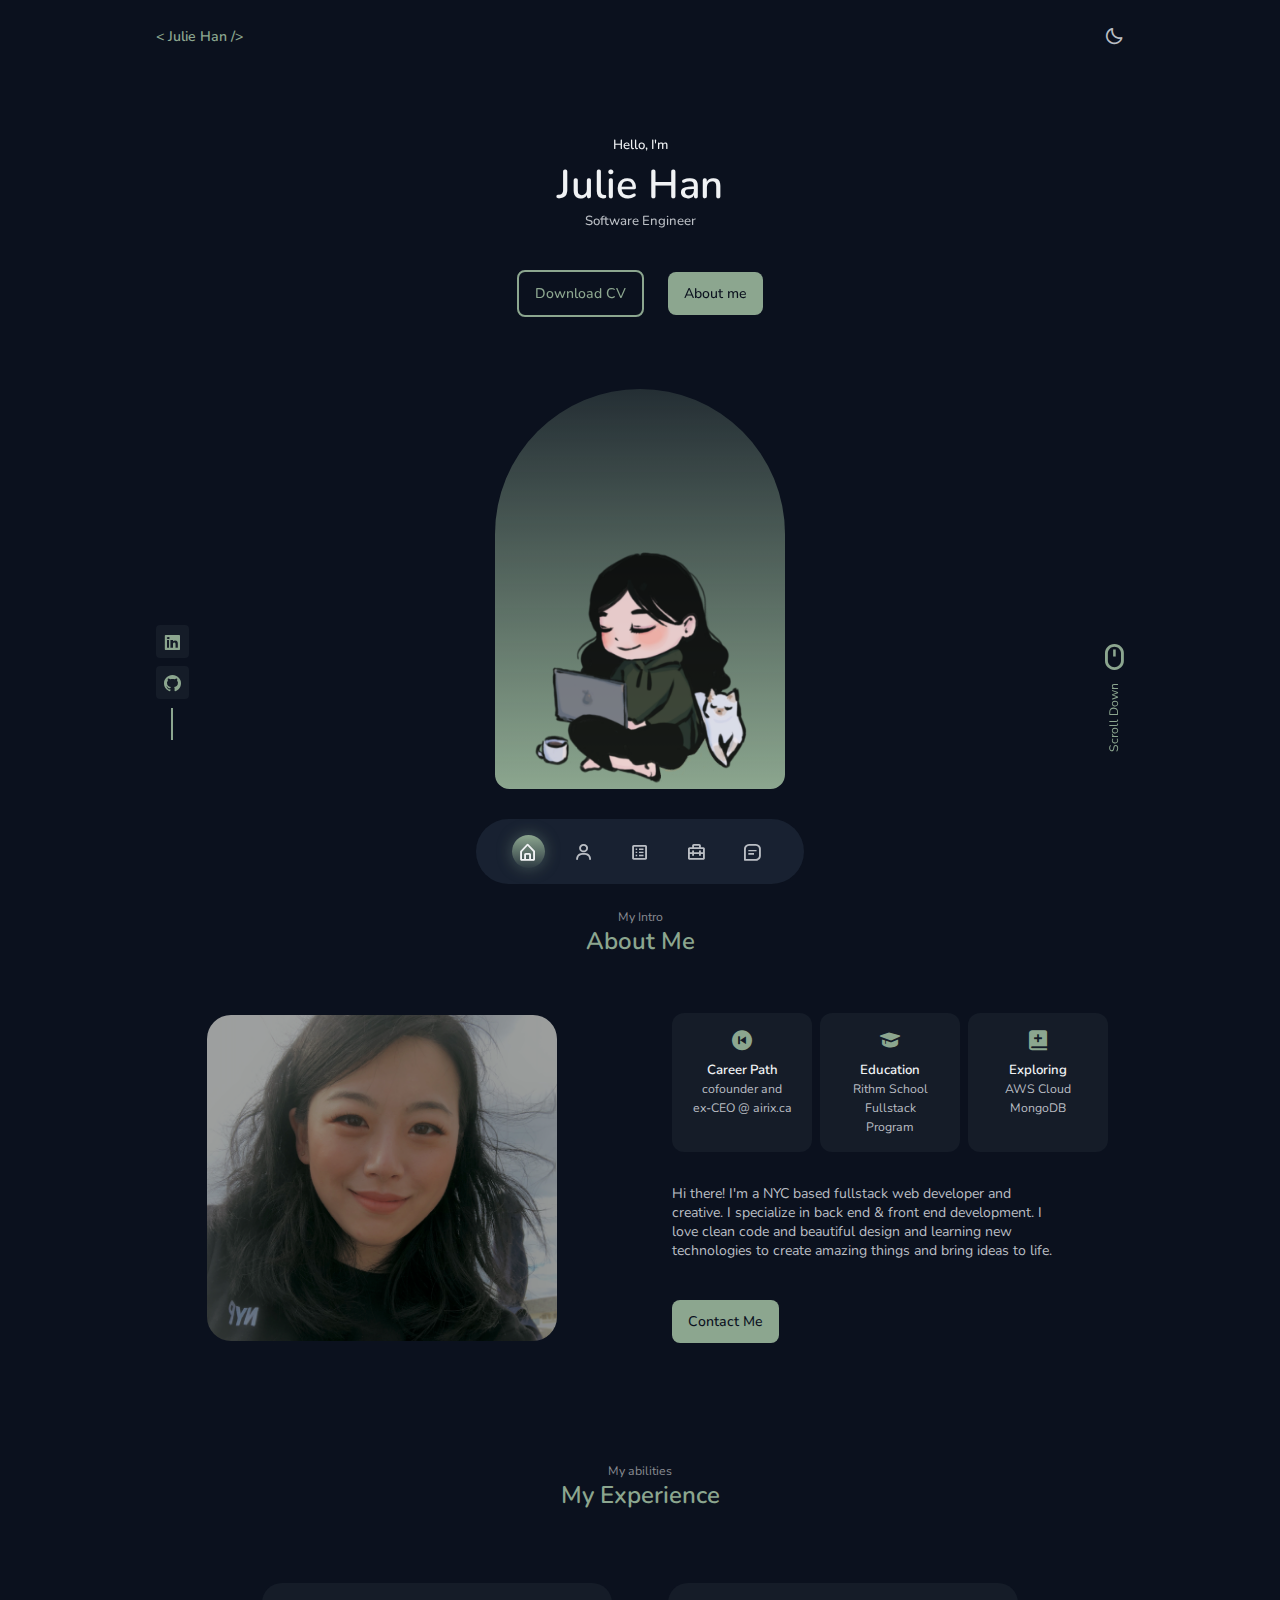
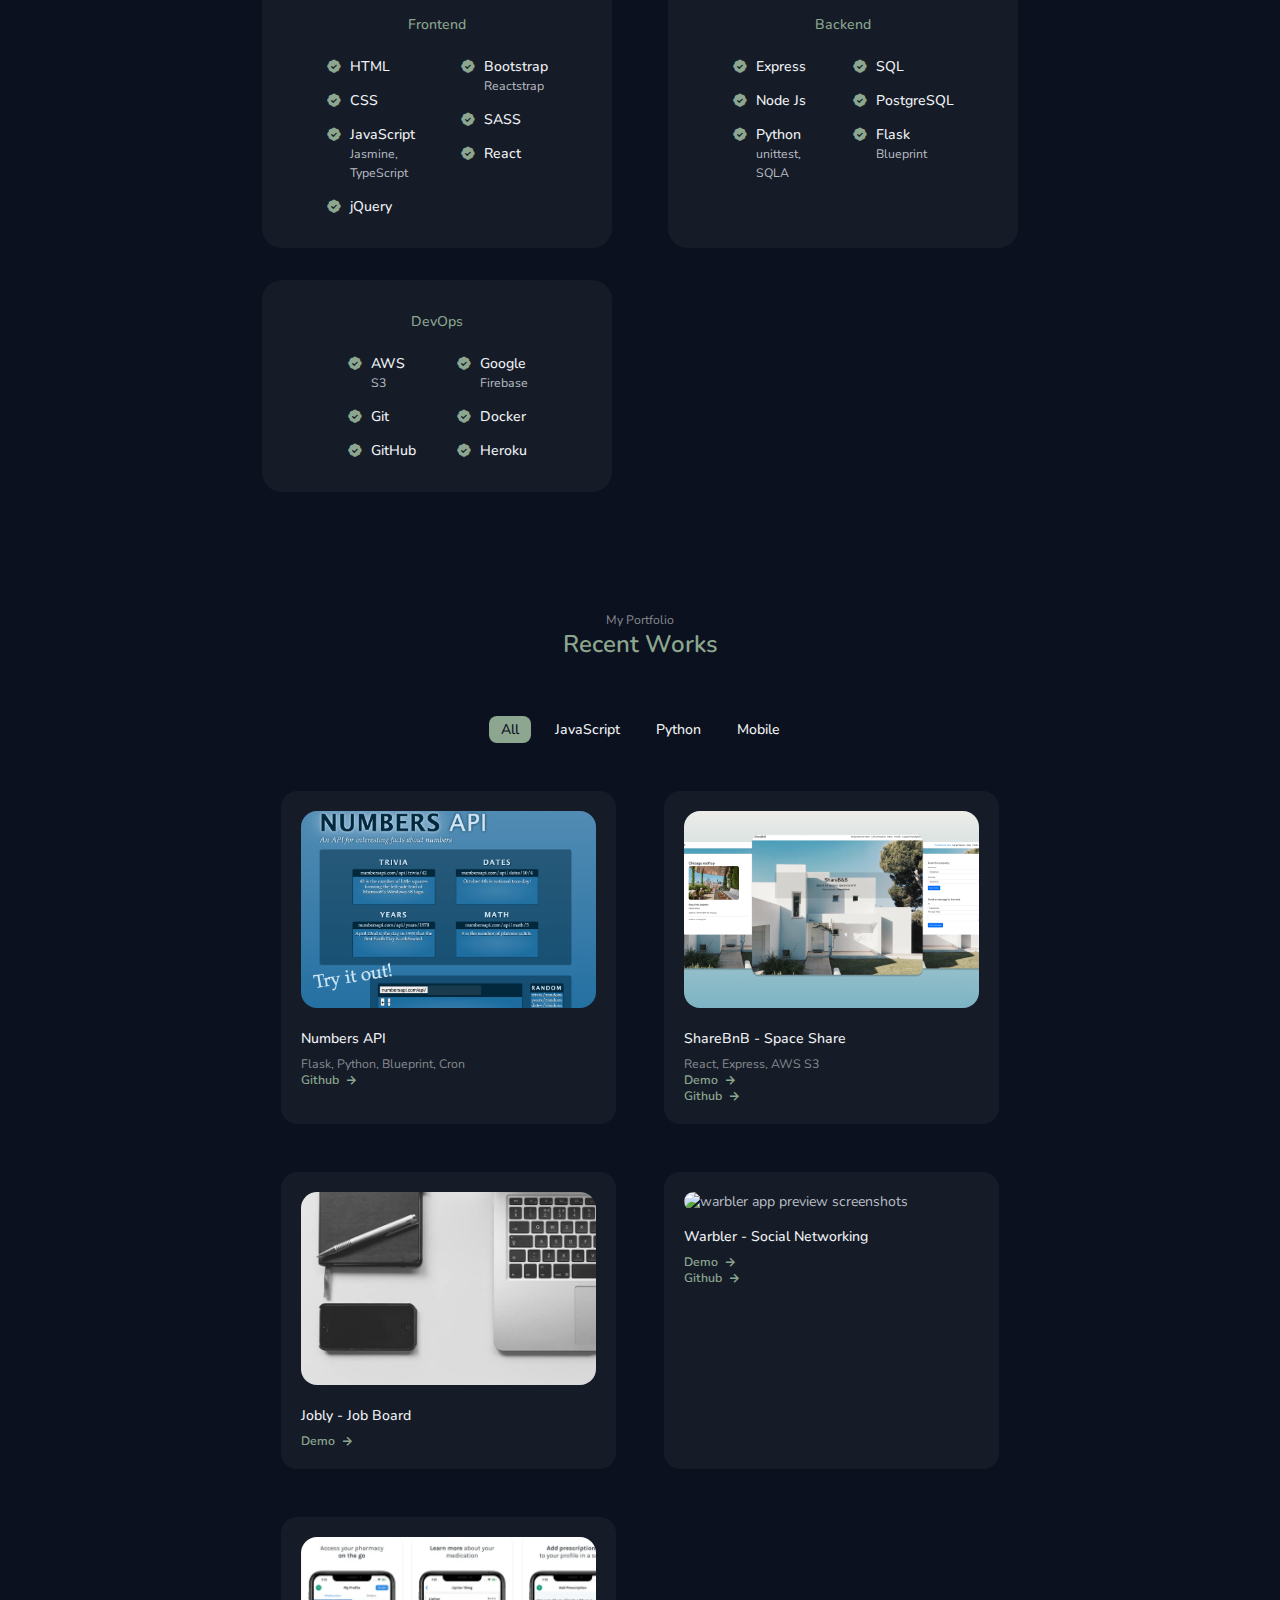
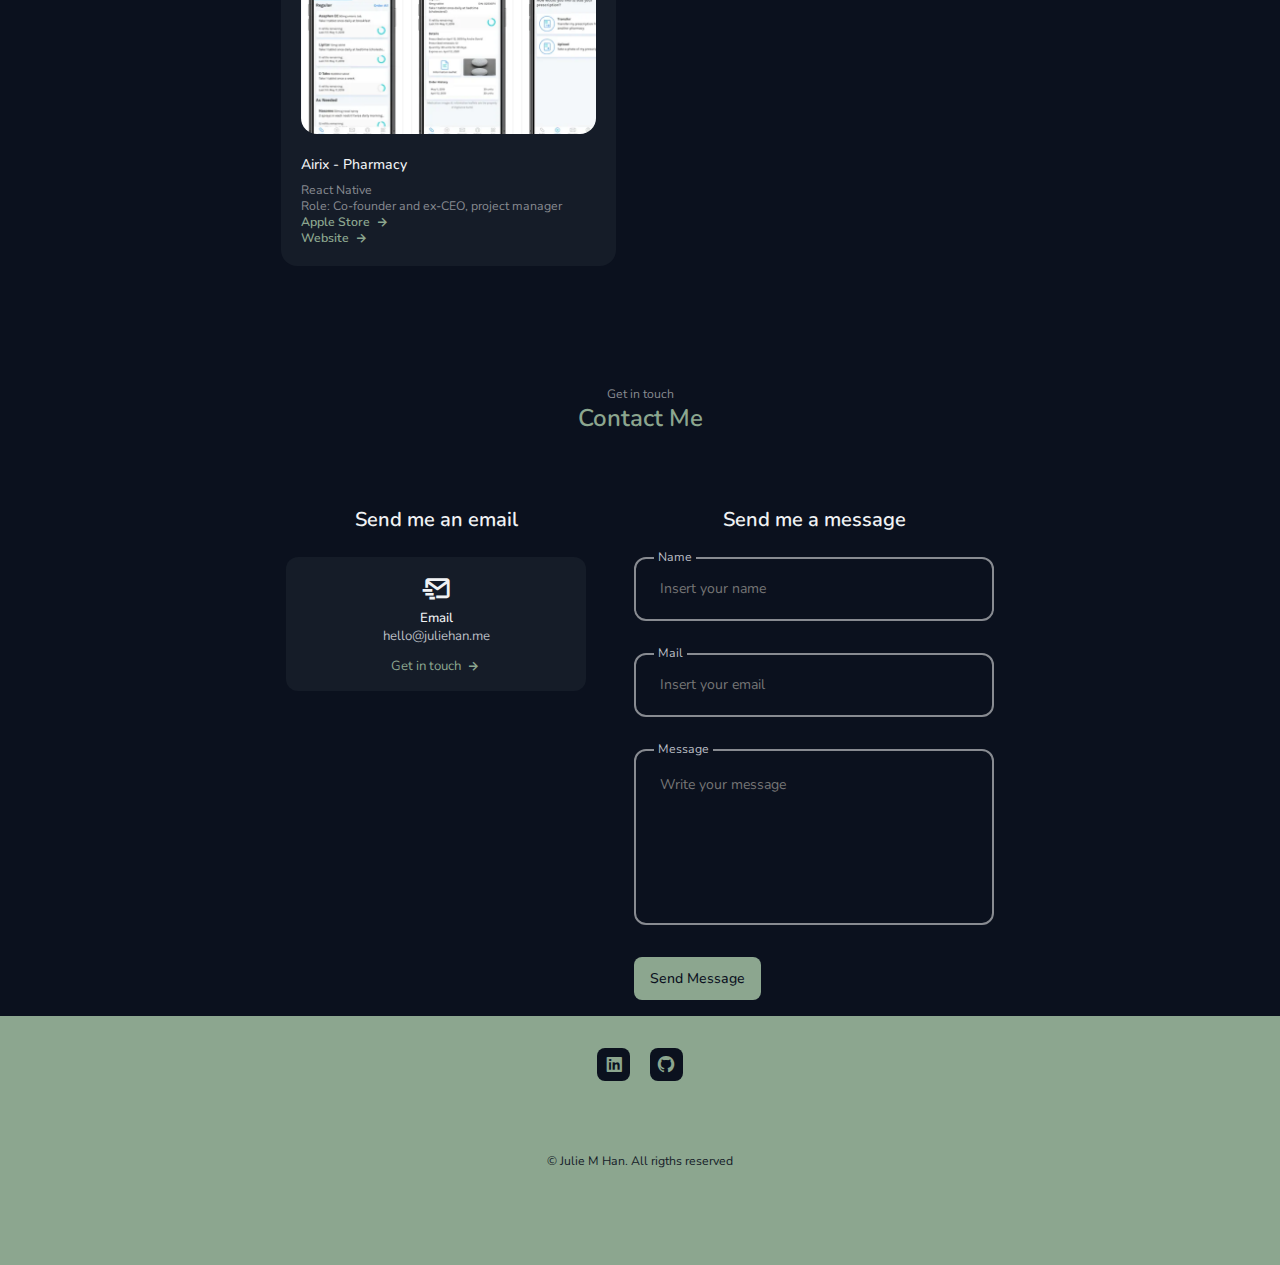
==== public/index.html @ 58b20db7 "jpg to png errfix" ====
<!DOCTYPE html>
<html lang="en">

<head>
  <meta charset="UTF-8" />
  <meta name="viewport" content="width=device-width, initial-scale=1.0" />

  <!--=============== FAVICON ===============-->
  <link rel="shortcut icon" href="/favicon.ico" type="image/x-icon" />

  <!--=============== BOXICONS ===============-->
  <link href="https://unpkg.com/boxicons@2.1.1/css/boxicons.min.css" rel="stylesheet" />

  <!--=============== SWIPER CSS ===============-->
  <link rel="stylesheet" href="/assets/css/swiper-bundle.min.css" />

  <!--=============== CSS ===============-->
  <link rel="stylesheet" href="/assets/css/styles.css" />

  <!-- Google tag (gtag.js) -->
  <script async src="https://www.googletagmanager.com/gtag/js?id=G-PN2KMT0GZK"></script>
  <script>
    window.dataLayer = window.dataLayer || [];
    function gtag() { dataLayer.push(arguments); }
    gtag('js', new Date());

    gtag('config', 'G-PN2KMT0GZK');
  </script>

  <title>Portfolio website - Julie Meng Han</title>
</head>

<body>
  <!--=============== HEADER ===============-->
  <header class="header" id="header">
    <nav class="nav container">
      <a href="#" class="nav__logo">
        < Julie Han />
      </a>

      <div class="nav__menu">
        <ul class="nav__list">
          <li class="nav__item">
            <a href="#home" class="nav__link active-link">
              <i class="bx bx-home-alt nav__icon"></i>
            </a>
          </li>

          <li class="nav__item">
            <a href="#about" class="nav__link">
              <i class="bx bx-user nav__icon"></i>
            </a>
          </li>

          <li class="nav__item">
            <a href="#skills" class="nav__link">
              <i class="bx bx-spreadsheet nav__icon"></i>
            </a>
          </li>

          <li class="nav__item">
            <a href="#work" class="nav__link">
              <i class="bx bx-briefcase-alt-2 nav__icon"></i>
            </a>
          </li>

          <li class="nav__item">
            <a href="#contact" class="nav__link">
              <i class="bx bx-message-square-detail nav__icon"></i>
            </a>
          </li>
        </ul>
      </div>

      <!-- Light/Dark mode theme change button -->
      <i class="bx bx-moon change-theme" id="theme-button"></i>
    </nav>
  </header>

  <!--=============== MAIN ===============-->
  <main class="main">
    <!--=============== HOME ===============-->
    <section class="home section" id="home">
      <div class="home__container container grid">
        <div class="home__data">
          <span class="home__greeting">Hello, I'm</span>
          <h1 class="home__name">Julie Han</h1>
          <h3 class="home__education">Software Engineer</h3>

          <div class="home__buttons">
            <a target="_blank" href="/assets/pdf/resume-software-eng-v2.pdf" class="button button--ghost">
              Download CV
            </a>
            <a href="#about" class="button">About me</a>
          </div>
        </div>

        <div class="home__handle">
          <img src="/assets/img/profil-julie.png" alt="Girl coding with her cat, drawn by Julie Han on Procreate"
            class="home__img" />
        </div>

        <div class="home__social">
          <a href="https://www.linkedin.com/in/juliemenghan/" target="_blank" class="home__social-link">
            <i class="bx bxl-linkedin-square"></i>
          </a>
          <a href="https://github.com/jumehan" target="_blank" class="home__social-link">
            <i class="bx bxl-github"></i>
          </a>
        </div>

        <a href="#about" class="home__scroll">
          <i class="bx bx-mouse home__scroll-icon"></i>
          <span class="home__scroll-name">Scroll Down</span>
        </a>
      </div>
    </section>

    <!--=============== ABOUT ===============-->
    <section class="about section" id="about">
      <span class="section__subtitle">My Intro</span>
      <h2 class="section__title">About Me</h2>

      <div class="about__container container grid">
        <img src="/assets/img/profile.png" alt="smiling profile" class="about__img" />

        <div class="about__data">
          <div class="about__info">

            <div class="about__box">
              <i class="bx bxs-skip-previous-circle about__icon"></i>
              <h3 class="about__title">Career Path</h3>
              <span class="about__subtitle">cofounder and ex-CEO @ airix.ca</span>
            </div>

            <div class="about__box">
              <i class="bx bxs-graduation about__icon"></i>
              <h3 class="about__title">Education</h3>
              <span class="about__subtitle">Rithm School Fullstack Program</span>
            </div>

            <div class="about__box">
              <i class="bx bxs-book-add about__icon"></i>
              <h3 class="about__title">Exploring</h3>
              <span class="about__subtitle">AWS Cloud MongoDB </span>
            </div>

          </div>

          <p class="about__description">
            Hi there! I'm a NYC based fullstack web developer and creative. I
            specialize in back end & front end development. I love clean code
            and beautiful design and learning new technologies to create
            amazing things and bring ideas to life.
          </p>

          <a href="#contact" class="button">Contact Me</a>
        </div>
      </div>
    </section>

    <!--=============== SKILLS ===============-->
    <section class="skills section" id="skills">
      <span class="section__subtitle">My abilities</span>
      <h2 class="section__title">My Experience</h2>

      <div class="skills__container container grid">
        <div class="skills__content">
          <h3 class="skills__title">Frontend</h3>

          <div class="skills__box">
            <div class="skills__group">
              <div class="skills__data">
                <i class="bx bxs-badge-check"></i>

                <div>
                  <h3 class="skills__name">HTML</h3>

                </div>
              </div>

              <div class="skills__data">
                <i class="bx bxs-badge-check"></i>

                <div>
                  <h3 class="skills__name">CSS</h3>

                </div>
              </div>

              <div class="skills__data">
                <i class="bx bxs-badge-check"></i>

                <div>
                  <h3 class="skills__name">JavaScript</h3>
                  <span class="skills__level">Jasmine, TypeScript</span>
                </div>
              </div>

              <div class="skills__data">
                <i class="bx bxs-badge-check"></i>

                <div>
                  <h3 class="skills__name">jQuery</h3>

                </div>
              </div>
            </div>

            <div class="skills__group">
              <div class="skills__data">
                <i class="bx bxs-badge-check"></i>

                <div>
                  <h3 class="skills__name">Bootstrap</h3>
                  <span class="skills__level">Reactstrap</span>
                </div>
              </div>

              <div class="skills__data">
                <i class="bx bxs-badge-check"></i>

                <div>
                  <h3 class="skills__name">SASS</h3>

                </div>
              </div>

              <div class="skills__data">
                <i class="bx bxs-badge-check"></i>

                <div>
                  <h3 class="skills__name">React</h3>

                </div>
              </div>

            </div>

          </div>
        </div>

        <div class="skills__content">
          <h3 class="skills__title">Backend</h3>

          <div class="skills__box">
            <div class="skills__group">
              <div class="skills__data">
                <i class="bx bxs-badge-check"></i>

                <div>
                  <h3 class="skills__name">Express</h3>

                </div>
              </div>

              <div class="skills__data">
                <i class="bx bxs-badge-check"></i>

                <div>
                  <h3 class="skills__name">Node Js</h3>

                </div>
              </div>

              <div class="skills__data">
                <i class="bx bxs-badge-check"></i>

                <div>
                  <h3 class="skills__name">Python</h3>
                  <span class="skills__level">unittest, SQLA</span>
                </div>
              </div>
            </div>

            <div class="skills__group">
              <div class="skills__data">
                <i class="bx bxs-badge-check"></i>

                <div>
                  <h3 class="skills__name">SQL</h3>

                </div>
              </div>

              <div class="skills__data">
                <i class="bx bxs-badge-check"></i>

                <div>
                  <h3 class="skills__name">PostgreSQL</h3>

                </div>
              </div>

              <div class="skills__data">
                <i class="bx bxs-badge-check"></i>

                <div>
                  <h3 class="skills__name">Flask</h3>
                  <span class="skills__level">Blueprint</span>
                </div>
              </div>
            </div>
          </div>
        </div>

        <div class="skills__content">
          <h3 class="skills__title">DevOps</h3>

          <div class="skills__box">
            <div class="skills__group">
              <div class="skills__data">
                <i class="bx bxs-badge-check"></i>

                <div>
                  <h3 class="skills__name">AWS</h3>
                  <span class="skills__level">S3</span>
                </div>
              </div>

              <div class="skills__data">
                <i class="bx bxs-badge-check"></i>

                <div>
                  <h3 class="skills__name">Git</h3>

                </div>
              </div>

              <div class="skills__data">
                <i class="bx bxs-badge-check"></i>

                <div>
                  <h3 class="skills__name">GitHub</h3>

                </div>
              </div>
            </div>

            <div class="skills__group">
              <div class="skills__data">
                <i class="bx bxs-badge-check"></i>

                <div>
                  <h3 class="skills__name">Google</h3>
                  <span class="skills__level">Firebase</span>
                </div>
              </div>

              <div class="skills__data">
                <i class="bx bxs-badge-check"></i>

                <div>
                  <h3 class="skills__name">Docker</h3>

                </div>
              </div>

              <div class="skills__data">
                <i class="bx bxs-badge-check"></i>

                <div>
                  <h3 class="skills__name">Heroku</h3>

                </div>
              </div>
            </div>
          </div>

        </div>
    </section>

    <!--=============== WORK ===============-->
    <section class="work section" id="work">
      <span class="section__subtitle">My Portfolio</span>
      <h2 class="section__title">Recent Works</h2>

      <div class="work__filters">
        <span class="work__item active-work" data-filter="all">All</span>
        <span class="work__item" data-filter=".javascript">JavaScript</span>
        <span class="work__item" data-filter=".python">Python</span>
        <span class="work__item" data-filter=".mobile">Mobile</span>
      </div>

      <div class="work__container container grid">
        <div class="work__card mix python javascript">
          <!-- use 600 x 900px rectangular img format -->
          <img src="/assets/img/work1-nums-api.png" alt="numbers api preview screenshots" class="work__img" />

          <h3 class="work__title">Numbers API</h3>
          <span class="work__subtitle">Flask, Python, Blueprint, Cron</span>

          <a href="https://github.com/rithmschool/numbers_api_v2" class="work__button">
            Github <i class="bx bx-right-arrow-alt work__icon"></i>
          </a>
        </div>

        <div class="work__card mix javascript">
          <img src="/assets/img/work2-sharebnb.png" alt="sharebnb preview screenshots" class="work__img" />

          <h3 class="work__title">ShareBnB - Space Share</h3>
          <span class="work__subtitle">React, Express, AWS S3</span>

          <a href="http://sharebnb-jmh.surge.sh" class="work__button">
            Demo <i class="bx bx-right-arrow-alt work__icon"></i>
          </a>
          <a href="https://github.com/jumehan/sharebnb-frontend" class="work__button">
            Github <i class="bx bx-right-arrow-alt work__icon"></i>
          </a>
        </div>

        <div class="work__card mix python">
          <img src="/assets/img/work3.jpg" alt="" class="work__img" />

          <h3 class="work__title">Jobly - Job Board</h3>

          <a href="" class="work__button">
            Demo <i class="bx bx-right-arrow-alt work__icon"></i>
          </a>
        </div>

        <div class="work__card mix python">
          <img src="/assets/img/work4-warbler.png" alt="warbler app preview screenshots" class="work__img" />

          <h3 class="work__title">Warbler - Social Networking</h3>

          <a href="https://r27-warbler-jmh.herokuapp.com/" class="work__button">
            Demo <i class="bx bx-right-arrow-alt work__icon"></i>
          </a>
          <a href="https://github.com/jumehan/flask-warbler" class="work__button">
            Github <i class="bx bx-right-arrow-alt work__icon"></i>
          </a>
        </div>

        <div class="work__card mix mobile">
          <img src="/assets/img/work5b-airix.png" alt="airix app screenshots preview" class="work__img" />

          <h3 class="work__title">Airix - Pharmacy</h3>
          <span class="work__subtitle">React Native</span>
          <span class="work__subtitle">Role: Co-founder and ex-CEO, project manager</span>

          <a href="https://apps.apple.com/ca/app/airix-your-health-made-simple/id1346370082?platform=iphone"
            class="work__button">
            Apple Store <i class="bx bx-right-arrow-alt work__icon"></i>
          </a>

          <a href="https://airix.ca" class="work__button">
            Website <i class="bx bx-right-arrow-alt work__icon"></i>
          </a>
        </div>

      </div>
    </section>

    <!--=============== CONTACT ===============-->
    <section class="contact section" id="contact">
      <span class="section__subtitle">Get in touch</span>
      <h2 class="section__title">Contact Me</h2>

      <div class="work__container container grid">

        <div class="contact__content">
          <h3 class="contact__title">Send me an email</h3>

          <div class="contact__info">
            <div class="contact__card">
              <i class="bx bx-mail-send contact__card-icon"></i>
              <h3 class="contact__card-title">Email</h3>
              <span class="contact__card-data">hello@juliehan.me</span>

              <a href="mailto:hello@juliehan.me" target="_blank" class="contact__button">
                Get in touch
                <i class="bx bx-right-arrow-alt contact__button-icon"></i>
              </a>
            </div>
          </div>

        </div>

        <div class="contact__content">
          <h3 class="contact__title">Send me a message</h3>

          <form action="https://formspree.io/f/meqdlnvl" method="POST" class="contact__form">
            <div class="contact__form-div">
              <label class="contact__form-tag">Name</label>
              <input type="text" name="name" placeholder="Insert your name" class="contact__form-input">
            </div>

            <div class="contact__form-div">
              <label class="contact__form-tag">Mail</label>
              <input type="email" name="email" placeholder="Insert your email" class="contact__form-input">
            </div>

            <div class="contact__form-div contact__form-area">
              <label class="contact__form-tag">Message</label>
              <textarea name="message" id="" cols="30" rows="10" placeholder="Write your message"
                class="contact__form-input"></textarea>
            </div>

            <button class="button" type="submit">Send Message</button>
          </form>
        </div>
      </div>
    </section>
  </main>

  <!--=============== FOOTER ===============-->
  <footer class="footer">
    <div class="footer__container container">

      <ul class="footer__social">
        <a href="https://www.linkedin.com/in/juliemenghan/" target="_blank" class="footer__social-link">
          <i class="bx bxl-linkedin-square"></i>
        </a>
        <a href="https://github.com/jumehan" target="_blank" class="footer__social-link">
          <i class="bx bxl-github"></i>
        </a>
      </ul>

      <span class="footer__copy">
        &#169; Julie M Han. All rigths reserved
      </span>
    </div>
  </footer>

  <!--=============== SCROLLREVEAL ===============-->
  <script src="/assets/js/scrollreveal.min.js"></script>

  <!--=============== SWIPER JS ===============-->
  <script src="/assets/js/swiper-bundle.min.js"></script>

  <!--=============== MIXITUP FILTER ===============-->
  <script src="/assets/js/mixitup.min.js"></script>

  <!--=============== MAIN JS ===============-->
  <script src="/assets/js/main.js"></script>
</body>

</html>
---- assets/css/styles.css ----
/*=============== GOOGLE FONTS ===============*/
@import url('https://fonts.googleapis.com/css2?family=Nunito:wght@400;500;600&display=swap');

/*=============== VARIABLES CSS ===============*/
:root {
  --header-height: 3.5rem;

  /*========== Colors ==========*/
  /*Color mode HSL(hue, saturation, lightness)*/
  --first-hue: 127;
  --sat: 13%;
  --lig: 60%;
  --second-hue: 219;

  --first-color: hsl(var(--first-hue), var(--sat), var(--lig));
  --first-color-alt: hsl(var(--first-hue), var(--sat), 71%); /* -4% */
  --title-color: hsl(var(--second-hue), 15%, 95%);
  --text-color: hsl(var(--second-hue), 8%, 75%);
  --text-color-light: hsl(var(--second-hue), 4%, 55%);
  --body-color: hsl(var(--second-hue), 48%, 8%);
  --container-color: hsl(var(--second-hue), 32%, 12%);

  /*========== Font and typography ==========*/
  /*.5rem = 8px | 1rem = 16px ...*/
  --body-font: 'Nunito', sans-serif;
  --biggest-font-size: 1.75rem;
  --h1-font-size: 1.5rem;
  --h2-font-size: 1.25rem;
  --h3-font-size: 1rem;
  --normal-font-size: .88rem;
  --small-font-size: .825rem;
  --smaller-font-size: .75rem;
  --tiny-font-size: .77rem;

  /*========== Font weight ==========*/
  --font-medium: 500;
  --font-semibold: 600;

  /*========== z index ==========*/
  --z-tooltip: 10;
  --z-fixed: 100;
  --z-modal: 1000;
}

/* Responsive typography */
@media screen and (min-width: 968px) {
  :root {
    --biggest-font-size: 2.5rem;
    --h1-font-size: 2.25rem;
    --h2-font-size: 1.5rem;
    --h3-font-size: 1.25rem;
    --normal-font-size: .88rem;
    --small-font-size: .825rem;
    --smaller-font-size: .77rem;
  }
}

/*=============== BASE ===============*/
* {
  box-sizing: border-box;
  padding: 0;
  margin: 0;
}

html {
  scroll-behavior: smooth;
}

body,
button,
input,
textarea {
  font-family: var(--body-font);
  font-size: var(--normal-font-size);
}

body {
  background-color: var(--body-color);
  color: var(--text-color);
  transition: .4s; /* for light mode animation */
}

h1, h2, h3 {
  color: var(--title-color);
  font-weight: var(--font-semibold);
}

ul {
  list-style: none;
}

a {
  text-decoration: none;
}

button {
  cursor: pointer;
  border: none;
  outline: none;
}

img {
  max-width: 100%;
  height: auto;
}

/*=============== THEME ===============*/
.change-theme {
  font-size: 1.25rem;
  cursor: pointer;
  transition: .3s;
}

.change-theme:hover {
  color: var(--first-color);
}

/*========== Variables Light theme ==========*/
body.light-theme {
  --title-color: hsl(var(--second-hue), 15%, 15%);
  --text-color: hsl(var(--second-hue), 8%, 35%);
  --body-color: hsl(var(--second-hue), 100%, 99%);
  --container-color: #fff;
}

/*==========
    Color changes in some parts of
    the website, in light theme
==========*/
.light-theme .scroll-header {
  box-shadow: 0 2px 4px hsla(0, 0%, 1%, .1);
}

.light-theme .nav__menu {
  background-color: hsla(var(--second-hue), 32%, 90%, .8);
}

.light-theme .section__subtitle {
  color: var(--text-color);
}

.light-theme .home__social-link {
  box-shadow: 0 2px 8px hsla(var(--second-hue), 48%, 8%, .1);
}

.light-theme .home__social::after,
.light-theme .footer__social-link {
  background-color: var(--title-color);
}

.light-theme .home__social-link,
.light-theme .home__scroll,
.light-theme .button,
.light-theme .button:hover,
.light-theme .active-work,
.light-theme .footer__title,
.light-theme .footer__link,
.light-theme .footer__copy{
  color: var(--title-color);
}

.light-theme .about__box {
  box-shadow: 0 2px 8px hsla(var(--second-hue), 48%, 8%, .1);
}

.light-theme .skills__content,
.light-theme .services__card,
.light-theme .work__card,
.light-theme .testimonial__card,
.light-theme .contact__card {
  box-shadow: 0 2px 16px hsla(var(--second-hue), 48%, 8%, .1);
}

.light-theme::-webkit-scrollbar {
  background-color: hsl(var(--second-hue), 8%, 66%);
}

.light-theme::-webkit-scrollbar-thumb {
  background-color: hsl(var(--second-hue), 8%, 54%);
}

.light-theme::-webkit-scrollbar-thumb:hover {
  background-color: hsl(var(--second-hue), 8%, 44%);
}

/*=============== REUSABLE CSS CLASSES ===============*/
.container {
  max-width: 968px;
  margin-left: 1rem;
  margin-right: 1rem;
}

.grid {
  display: grid;
  gap: 1.25rem;
}

.main {
  overflow: hidden;
}

.section {
  padding: 4.5rem 0 1rem;
}

.section__title,
.section__subtitle {
  text-align: center;
}

.section__title {
  font-size: var(--h2-font-size);
  color: var(--first-color);
  margin-bottom: 2rem;
}

.section__subtitle {
  display: block;
  font-size: var(--smaller-font-size);
  color: var(--text-color-light);
}

/*=============== HEADER & NAV===============*/
.header {
  position: fixed;
  top: 0;
  left: 0;
  width: 100%;
  background-color: var(--body-color);
  z-index: var(--z-fixed);
  transition: .4s; /* for light mode animation */
}

.nav {
  height: var(--header-height);
  display: flex;
  justify-content: space-between;
  align-items: center;
}

.nav__logo {
  color: var(--first-color);
  font-weight: var(--font-semibold);
  transition: .4s;
}

.nav__logo:hover {
  color: var(--first-color-alt);
}

.nav__menu {
  position: fixed;
  bottom: 1rem;
  background-color: hsla(var(--second-hue), 32%, 16%, .8);
  width: 90%;
  border-radius: 4rem;
  padding: 1rem 2.25rem;
  backdrop-filter: blur(10px);
  transition: .4s; /* for light mode animation */
}

.nav__list {
  display: flex;
  justify-content: space-between;
  align-items: center;
}

.nav__link {
  color: var(--text-color);
  font-size: 1.25rem;
  padding: .4rem;
  display: flex;
  border-radius: 5rem;
}

/* Active link */
.active-link {
  background: linear-gradient(180deg,
              hsla(var(--first-hue), var(--sat), var(--lig), 1),
              hsla(var(--first-hue), var(--sat), var(--lig), .2)
            );
  box-shadow: 0 0 16px hsla(var(--first-hue), var(--sat), var(--lig), .4);
  color: var(--title-color);
}

/* Change background header */
.scroll-header {
  box-shadow: 0 4px 4px hsla(0, 0%, 4%, .3);
}

/*=============== HOME ===============*/
.home__container {
  position: relative;
  row-gap: 4.5rem;
  padding-top: 2rem;
}

.home__data {
  text-align: center;
}

.home__greeting,
.home__education {
  font-size: var(--small-font-size);
  font-weight: var(--font-medium);
}

.home__greeting {
  display: block;
  color: var(--title-color);
  margin-bottom: .25rem;
}

.home__education {
  color: var(--text-color);
  margin-bottom: 2.5rem;
}

.home__name {
  font-size: var(--biggest-font-size);
}

.home__img {
  width: 160px;
  opacity: 88%;
}

.home__handle {
  justify-self: center;
  width: 190px;
  height: 290px;
  background: linear-gradient(0deg,
              hsla(var(--first-hue), var(--sat), var(--lig), 1),
              hsla(var(--first-hue), var(--sat), var(--lig), .2)
            );
  border-radius: 10rem 10rem 1rem 1rem;
  display: flex;
  align-items: flex-end;
  justify-content: center;
  overflow: hidden;
}

.home__buttons {
  display: flex;
  justify-content: center;
  align-items: center;
  gap: 1.5rem;
}

.home__social,
.home__scroll {
  position: absolute;
}

.home__social {
  bottom: 5rem;
  left: 0;
  display: grid;
  row-gap: .5rem;
}

.home__social-link {
  width: max-content;
  background-color: var(--container-color);
  color: var(--first-color);
  padding: .25rem;
  border-radius: .25rem;
  display: flex;
  font-size: 1rem;
  transition: .4s;
}

.home__social-link:hover {
  background-color: var(--first-color);
  color: #fff;
}

.home__social::after {
  content: '';
  width: 32px;
  height: 2px;
  background-color: var(--first-color);
  transform: rotate(90deg) translate(16px, 3px);
}

.home__scroll {
  color: var(--first-color);
  right: -1.5rem;
  bottom: 4rem;
  display: grid;
  row-gap: 2.25rem;
  justify-items: center;
}

.home__scroll-icon {
  font-size: 1.25rem;
}

.home__scroll-name {
  font-size: var(--smaller-font-size);
  transform: rotate(-90deg);
}

/*=============== BUTTONS ===============*/
.button {
  display: inline-block;
  background-color: var(--first-color);
  color: var(--body-color);
  padding: .75rem 1rem;
  border-radius: .5rem;
  font-weight: var(--font-medium);
  transition: .4s;
}

.button:hover {
  background-color: var(--first-color-alt);
  color: var(--body-color);
}

.button--ghost {
  background-color: transparent;
  border: 2px solid var(--first-color);
  color: var(--first-color);
}

/*=============== ABOUT ===============*/
.about__container {
  row-gap: 2.5rem;
}

.about__img {
  width: 220px;
  border-radius: 1.5rem;
  justify-self: center;
}

.about__data {
  text-align: center;
}

.about__info {
  display: grid;
  grid-template-columns: repeat(3, 1fr);
  gap: .5rem;
  margin-bottom: 2rem;
}

.about__box {
  background-color: var(--container-color);
  border-radius: .75rem;
  padding: .75rem .5rem;
}

.about__icon {
  font-size: 1.5rem;
  color: var(--first-color);
  margin-bottom: .5rem;
}

.about__title {
  font-size: var(--small-font-size);
}

.about__subtitle {
  font-size: var(--tiny-font-size);
}

.about__description {
  margin-bottom: 2rem;
}

/*=============== SKILLS ===============*/
.skills__container {
  row-gap: 2rem;
  padding-top: 1rem;
}

.skills__content {
  background-color: var(--container-color);
  padding: 1.5rem;
  border-radius: 1.25rem;
}

.skills__title {
  font-size: var(--normal-font-size);
  font-weight: var(--font-medium);
  color: var(--first-color);
  text-align: center;
  margin-bottom: 1.5rem;
}

.skills__box {
  display: flex;
  justify-content: center;
  column-gap: 2.5rem;
}

.skills__group {
  display: grid;
  align-content: flex-start;
  row-gap: 1rem;
}

.skills__data {
  display: flex;
  column-gap: .5rem;
}

.skills .bxs-badge-check {
  font-size: 1rem;
  color: var(--first-color);
}

.skills__name {
  font-size: var(--normal-font-size);
  font-weight: var(--font-medium);
  line-height: 18px;
}

.skills__level {
  font-size: var(--tiny-font-size);
}

/*=============== WORK ===============*/
.work__container {
  padding-top: 1rem;
}

.work__filters {
  display: flex;
  justify-content: center;
  align-items: center;
  column-gap: .75rem;
  margin-bottom: 2rem;
}

.work__item {
  cursor: pointer;
  color: var(--title-color);
  padding: .25rem .75rem;
  font-weight: var(--font-medium);
  border-radius: .5rem;
}

.work__card {
  background-color: var(--container-color);
  padding: 1rem;
  border-radius: 1rem;
}

.work__img {
  border-radius: 1rem;
  margin-bottom: .75rem;
}

.work__title {
  font-size: var(--normal-font-size);
  font-weight: var(--font-medium);
  margin-bottom: .25rem;
}

.work__subtitle {
  display: block;
  font-size: var(--smaller-font-size);
  color: var(--text-color-light);
}

.work__button {
  width: max-content;
  color: var(--first-color);
  font-size: var(--smaller-font-size);
  font-weight: var(--font-semibold);
  display: flex;
  align-items: center;
  column-gap: .25rem;
}

.work__button:hover .work__icon {
  transform: translateX(.25rem);
}

.work__icon {
  font-size: 1rem;
  transition: .4s;
}

/* Active item work*/
.active-work {
  background-color: var(--first-color);
  color: var(--body-color);
}

/*=============== CONTACT ===============*/
.contact__container {
  row-gap: 3rem;
  padding-bottom: 3rem;
}

.contact__title {
  text-align: center;
  font-size: var(--h3-font-size);
  margin-bottom: 1.5rem;
}

.contact__info {
  display: grid;
  gap: 1rem;
}

.contact__card {
  background-color: var(--container-color);
  padding: 1rem;
  border-radius: .75rem;
  text-align: center;
}

.contact__card-icon {
  font-size: 2rem;
  color: var(--title-color);
  margin-bottom: .25rem;
}

.contact__card-title,
.contact__card-data {
  font-size: var(--small-font-size);
}

.contact__card-title {
  font-weight: var(--font-medium);
}

.contact__card-data {
  display: block;
  margin-bottom: .75rem;
}

.contact__button {
  color: var(--first-color);
  font-size: var(--small-font-size);
  display: flex;
  align-items: center;
  justify-content: center;
  column-gap: .25rem;
}

.contact__button:hover .contact__button-icon {
  transform: translateX(.25rem);
}

.contact__button-icon {
  font-size: 1rem;
  transition: .4s;
}

.contact__form-div {
  position: relative;
  margin-bottom: 2rem;
  height: 4rem;
}

.contact__form-input {
  position: absolute;
  top: 0;
  left: 0;
  width: 100%;
  height: 100%;
  border: 2px solid var(--text-color-light);
  background: none;
  color: var(--text-color);
  outline: none;
  padding: 1.5rem;
  border-radius: .75rem;
  z-index: 1;
}

.contact__form-tag {
  position: absolute;
  top: -.75rem;
  left: 1.25rem;
  font-size: var(--smaller-font-size);
  padding: .25rem;
  background-color: var(--body-color);
  z-index: 10;
}

.contact__form-area {
  height: 11rem;
}

.contact__form-area textarea {
  resize: none;
}

/*=============== FOOTER ===============*/
.footer {
  background-color: var(--first-color);
}

.footer__container {
  padding: 2rem 0 6rem;
}

.footer__title,
.footer__link {
  color: var(--body-color);
}

.footer__title {
  text-align: center;
  margin-bottom: 2rem;
}

.footer__list {
  display: flex;
  justify-content: center;
  column-gap: 1.5rem;
  margin-bottom: 2rem;
}

.footer__social {
  display: flex;
  justify-content: center;
  column-gap: 1.25rem;
}

.footer__social-link {
  background-color: var(--body-color);
  color: var(--first-color);
  padding: .25rem;
  border-radius: .25rem;
  font-size: 1rem;
  display: inline-flex;
}

.footer__copy {
  display: block;
  margin-top: 4.5rem;
  color: var(--container-color);
  text-align: center;
  font-size: var(--smaller-font-size);
}

/*=============== SCROLL BAR ===============*/
::-webkit-scrollbar {
  width: .6rem;
  border-radius: .5rem;
  background-color: hsl(var(--second-hue), 8%, 38%);
}

::-webkit-scrollbar-thumb {
  background-color: hsl(var(--second-hue), 8%, 26%);
  border-radius: .5rem;
}

::-webkit-scrollbar-thumb:hover {
  background-color: hsl(var(--second-hue), 8%, 20%);
}

/*=============== BREAKPOINTS ===============*/
/* For small devices */
@media screen and (max-width: 320px) {
  .nav__menu {
    padding: 1rem 1.5rem;
  }

  .home__buttons {
    flex-direction: column;
  }
  .home__handle {
    width: 150px;
    height: 253px;
  }
  .home__img {
    width: 130px;
  }

  .about__info {
    grid-template-columns: repeat(2, 1fr);
  }

  .skills__box {
    column-gap: 1rem;
  }
  .skills__name {
    font-size: var(--small-font-size);
  }

  .services__container {
    grid-template-columns: 145px;
    justify-content: center;
  }

  .work__item {
    font-size: var(--small-font-size);
  }
  .work__filters {
    column-gap: .25rem;
  }
}

/* For medium devices */
@media screen and (min-width: 576px) {
  .nav__menu {
    width: 328px;
    left: 0;
    right: 0;
    margin: 0 auto;
  }

  .about__info {
    grid-template-columns: repeat(3, 140px);
    justify-content: center;
  }
  .about__description {
    padding: 0 5rem;
  }

  .skills__container {
    justify-content: center;
  }
  .skills__content {
    padding: 2rem 4rem;
  }

  .services__container {
    grid-template-columns: repeat(2, 160px);
    justify-content: center;
  }
  .services__modal-content {
    width: 500px;
    padding: 4.5rem 2.5rem 2.5rem;
  }
  .services__modal-description {
    padding: 0 3.5rem;
  }

  .work__container {
    justify-content: center;
  }
  .work__img {
    width: 295px;
  }

  .contact__info {
    grid-template-columns: 300px;
    justify-content: center;
  }
  .contact__form {
    width: 360px;
    margin: 0 auto;
  }
}

@media screen and (min-width: 767px) {
  .work__container {
    grid-template-columns: repeat(2, max-content);
  }

  .contact__container {
    grid-template-columns: repeat(2, max-content);
    justify-content: center;
    column-gap: 3rem;
  }
}

/* For large devices */
@media screen and (min-width: 992px) {
  .container {
    margin-left: auto;
    margin-right: auto;
  }

  .section {
    padding: 6.5rem  0 1rem;
  }
  .section__title {
    margin-bottom: 3.5rem;
  }

  .nav {
    height: calc(var(--header-height) + 1rem);
  }

  .home__handle {
    width: 290px;
    height: 400px;
  }
  .home__img {
    width: 220px;
  }
  .home__social-link {
    padding: .4rem;
    font-size: 1.25rem;
  }
  .home__social::after {
    transform: rotate(90deg) translate(16px, 0);
  }
  .home__scroll-icon {
    font-size: 2rem;
  }

  .about__container {
    grid-template-columns: repeat(2, 1fr);
    align-items: center;
    column-gap: 4rem;
  }
  .about__img {
    width: 350px;
  }
  .about__data {
    text-align: initial;
  }
  .about__info {
    justify-content: initial;
  }
  .about__box {
    text-align: center;
    padding: 1rem 1.25rem;
  }
  .about__description {
    padding: 0 4rem 0 0;
    margin-bottom: 2.5rem;
  }

  .skills__container {
    grid-template-columns: repeat(2, 350px);
    column-gap: 3.5rem;
  }

  .services__container {
    grid-template-columns: repeat(3, 192px);
    column-gap: 3rem;
  }
  .services__card {
    padding: 5rem 2rem 1.5rem;
  }

  .work__container {
    gap: 3rem;
  }
  .work__card {
    padding: 1.25rem;
  }
  .work__img {
    margin-bottom: 1rem;
  }
  .work__title {
    margin-bottom: .5rem;
  }

  .contact__container {
    column-gap: 6rem;
  }

  .footer__social-link {
    font-size: 1.25rem;
    padding: .4rem;
    border-radius: .5rem;
  }
}
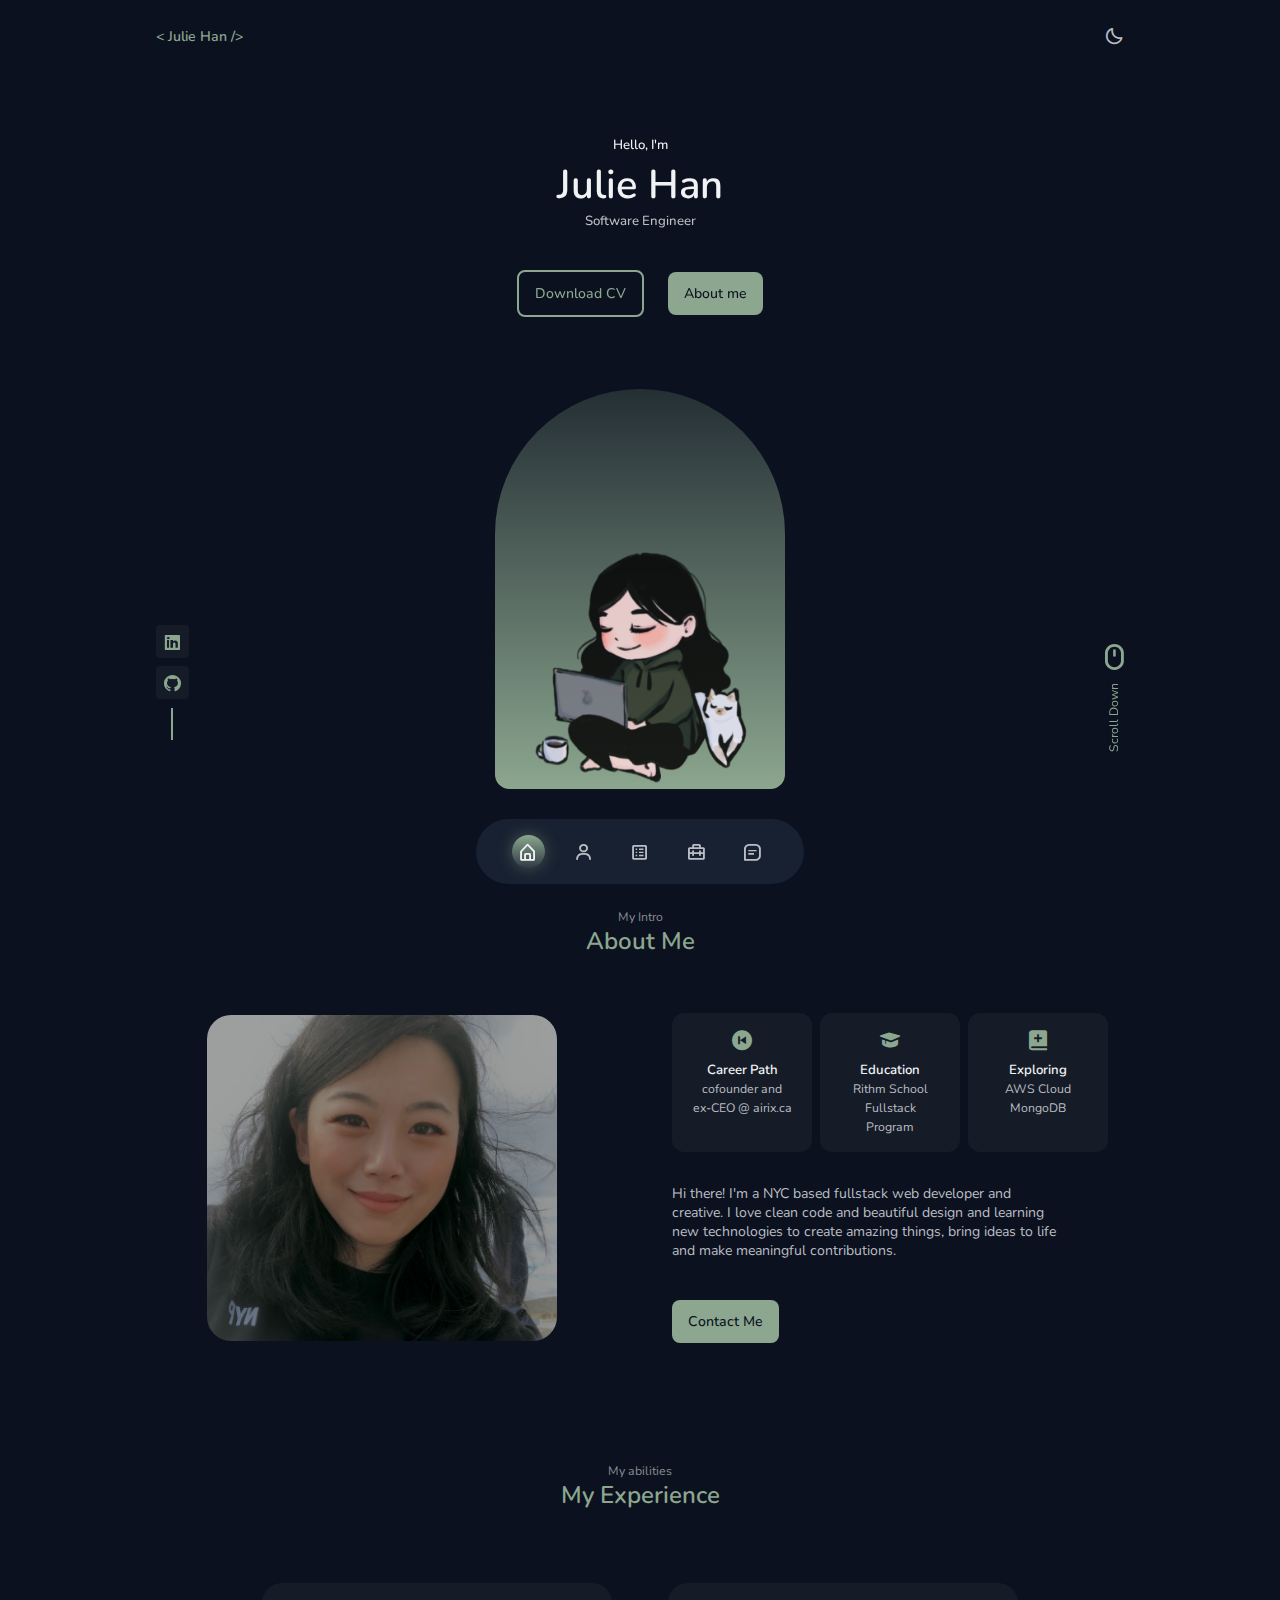
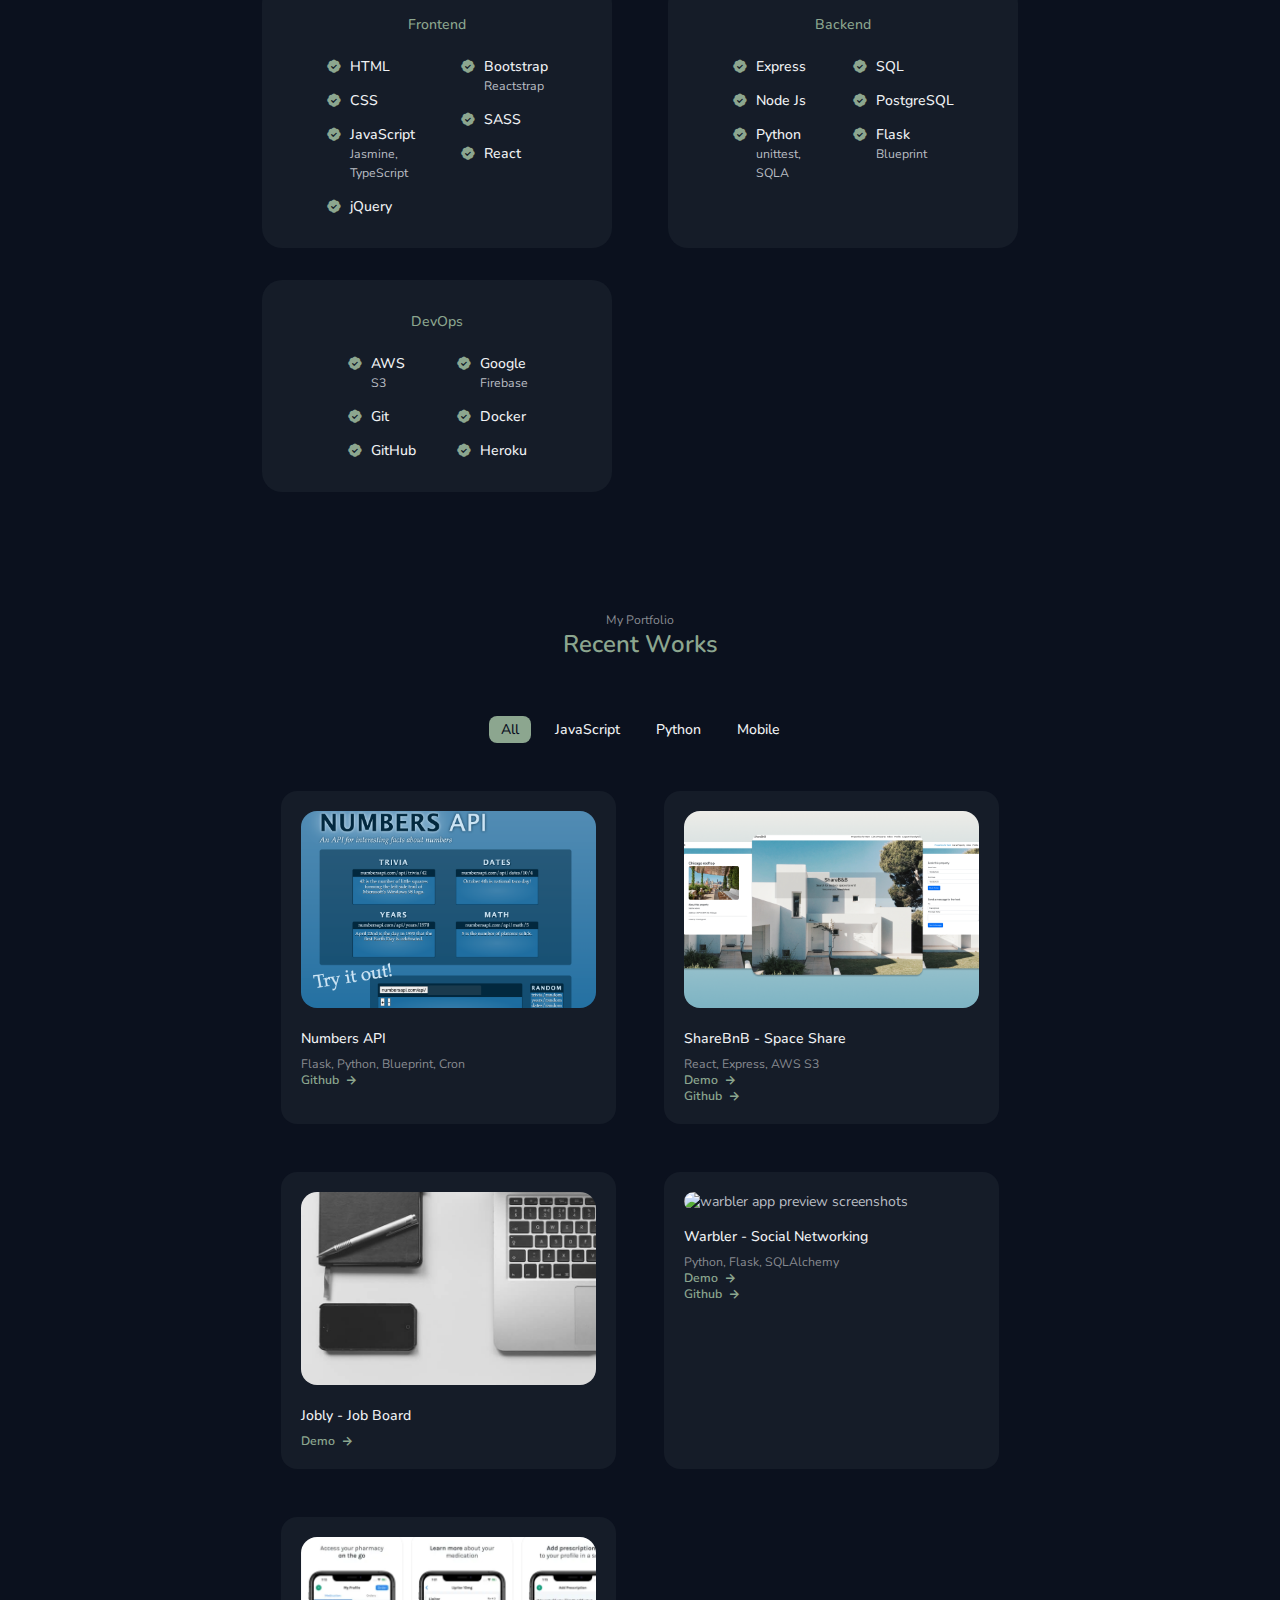
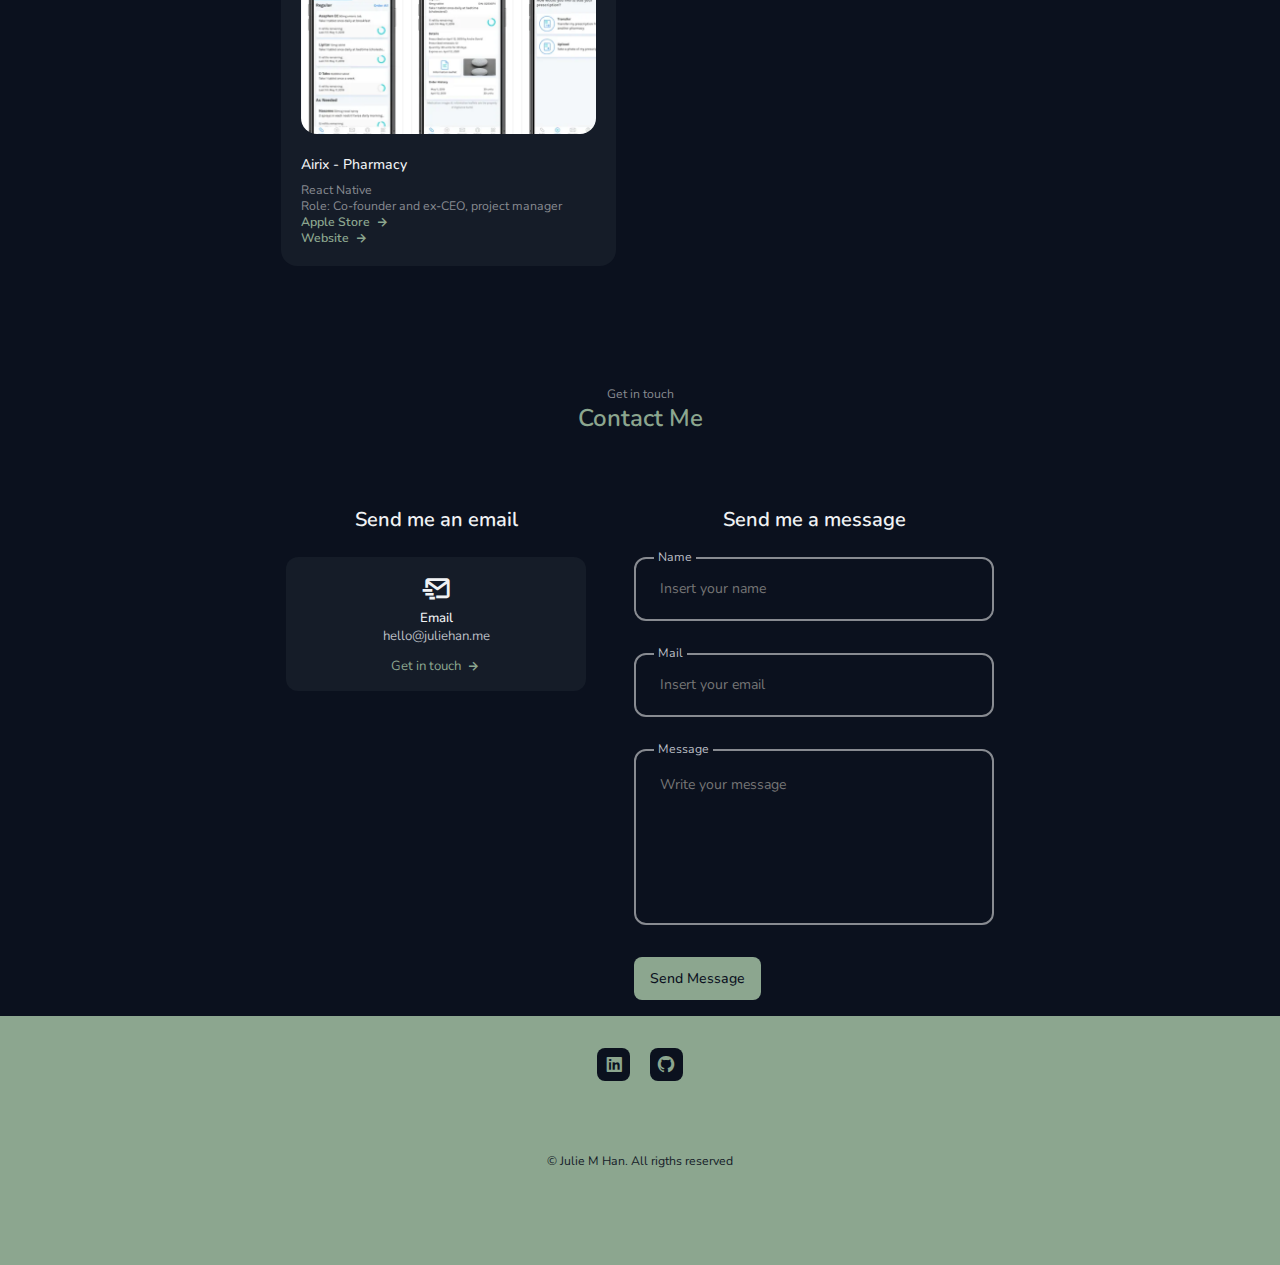
==== commit 992eb958: "add meta tags" ====
--- a/public/index.html
+++ b/public/index.html
@@ -4,7 +4,10 @@
 <head>
   <meta charset="UTF-8" />
   <meta name="viewport" content="width=device-width, initial-scale=1.0" />
-
+  <meta
+    name="description"
+    content="Julie Meng Han, software developer - portfolio website. See my past work, current projects, take a look at
+    my skill sets and get in touch with me">
   <!--=============== FAVICON ===============-->
   <link rel="shortcut icon" href="/favicon.ico" type="image/x-icon" />
 
@@ -27,7 +30,7 @@
     gtag('config', 'G-PN2KMT0GZK');
   </script>
 
-  <title>Portfolio website - Julie Meng Han</title>
+  <title>Portfolio - Julie Meng Han</title>
 </head>
 
 <body>
@@ -41,31 +44,31 @@
       <div class="nav__menu">
         <ul class="nav__list">
           <li class="nav__item">
-            <a href="#home" class="nav__link active-link">
+            <a href="#home" class="nav__link active-link" aria-label="home">
               <i class="bx bx-home-alt nav__icon"></i>
             </a>
           </li>
 
           <li class="nav__item">
-            <a href="#about" class="nav__link">
+            <a href="#about" class="nav__link" aria-label="about">
               <i class="bx bx-user nav__icon"></i>
             </a>
           </li>
 
           <li class="nav__item">
-            <a href="#skills" class="nav__link">
+            <a href="#skills" class="nav__link" aria-label="skills">
               <i class="bx bx-spreadsheet nav__icon"></i>
             </a>
           </li>
 
           <li class="nav__item">
-            <a href="#work" class="nav__link">
+            <a href="#work" class="nav__link" aria-label="work">
               <i class="bx bx-briefcase-alt-2 nav__icon"></i>
             </a>
           </li>
 
           <li class="nav__item">
-            <a href="#contact" class="nav__link">
+            <a href="#contact" class="nav__link" aria-label="contact">
               <i class="bx bx-message-square-detail nav__icon"></i>
             </a>
           </li>
@@ -148,10 +151,8 @@
           </div>
 
           <p class="about__description">
-            Hi there! I'm a NYC based fullstack web developer and creative. I
-            specialize in back end & front end development. I love clean code
-            and beautiful design and learning new technologies to create
-            amazing things and bring ideas to life.
+            Hi there! I'm a NYC based fullstack web developer and creative. I love clean code and beautiful design and
+            learning new technologies to create amazing things, bring ideas to life and make meaningful contributions.
           </p>
 
           <a href="#contact" class="button">Contact Me</a>
@@ -401,10 +402,10 @@
           <h3 class="work__title">ShareBnB - Space Share</h3>
           <span class="work__subtitle">React, Express, AWS S3</span>
 
-          <a href="http://sharebnb-jmh.surge.sh" class="work__button">
+          <a target="_blank" href="http://sharebnb-jmh.surge.sh" class="work__button">
             Demo <i class="bx bx-right-arrow-alt work__icon"></i>
           </a>
-          <a href="https://github.com/jumehan/sharebnb-frontend" class="work__button">
+          <a target="_blank" href="https://github.com/jumehan/sharebnb-frontend" class="work__button">
             Github <i class="bx bx-right-arrow-alt work__icon"></i>
           </a>
         </div>
@@ -414,7 +415,7 @@
 
           <h3 class="work__title">Jobly - Job Board</h3>
 
-          <a href="" class="work__button">
+          <a target="_blank" href="" class="work__button">
             Demo <i class="bx bx-right-arrow-alt work__icon"></i>
           </a>
         </div>
@@ -423,11 +424,12 @@
           <img src="/assets/img/work4-warbler.png" alt="warbler app preview screenshots" class="work__img" />
 
           <h3 class="work__title">Warbler - Social Networking</h3>
-
-          <a href="https://r27-warbler-jmh.herokuapp.com/" class="work__button">
+          <span class="work__subtitle">Python, Flask, SQLAlchemy</span>
+
+          <a target="_blank" href="https://r27-warbler-jmh.herokuapp.com/" class="work__button">
             Demo <i class="bx bx-right-arrow-alt work__icon"></i>
           </a>
-          <a href="https://github.com/jumehan/flask-warbler" class="work__button">
+          <a target="_blank" href="https://github.com/jumehan/flask-warbler" class="work__button">
             Github <i class="bx bx-right-arrow-alt work__icon"></i>
           </a>
         </div>
@@ -439,12 +441,13 @@
           <span class="work__subtitle">React Native</span>
           <span class="work__subtitle">Role: Co-founder and ex-CEO, project manager</span>
 
-          <a href="https://apps.apple.com/ca/app/airix-your-health-made-simple/id1346370082?platform=iphone"
+          <a target="_blank"
+            href="https://apps.apple.com/ca/app/airix-your-health-made-simple/id1346370082?platform=iphone"
             class="work__button">
             Apple Store <i class="bx bx-right-arrow-alt work__icon"></i>
           </a>
 
-          <a href="https://airix.ca" class="work__button">
+          <a target="_blank" href="https://airix.ca" class="work__button">
             Website <i class="bx bx-right-arrow-alt work__icon"></i>
           </a>
         </div>
@@ -509,10 +512,11 @@
     <div class="footer__container container">
 
       <ul class="footer__social">
-        <a href="https://www.linkedin.com/in/juliemenghan/" target="_blank" class="footer__social-link">
+        <a href="https://www.linkedin.com/in/juliemenghan/" target="_blank" class="footer__social-link"
+          aria-label="linkedin">
           <i class="bx bxl-linkedin-square"></i>
         </a>
-        <a href="https://github.com/jumehan" target="_blank" class="footer__social-link">
+        <a href="https://github.com/jumehan" target="_blank" class="footer__social-link" aria-label="github">
           <i class="bx bxl-github"></i>
         </a>
       </ul>
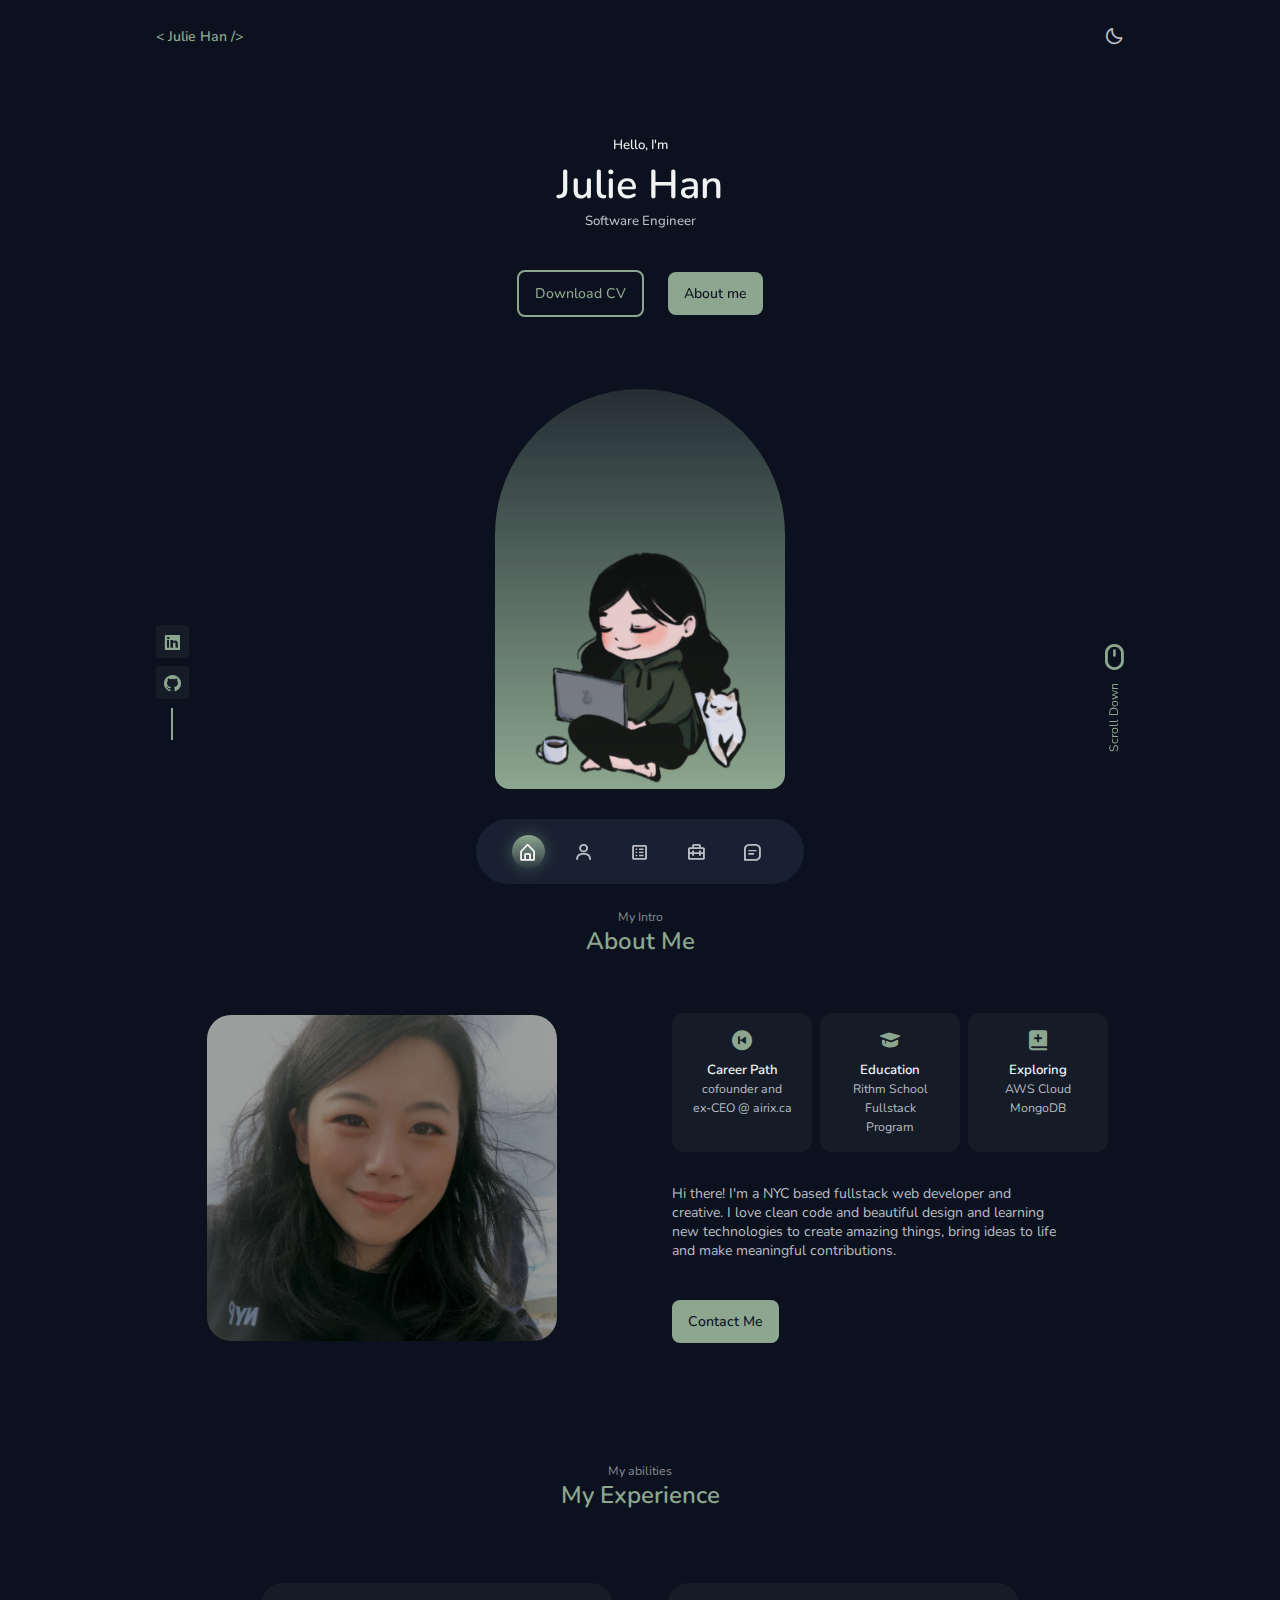
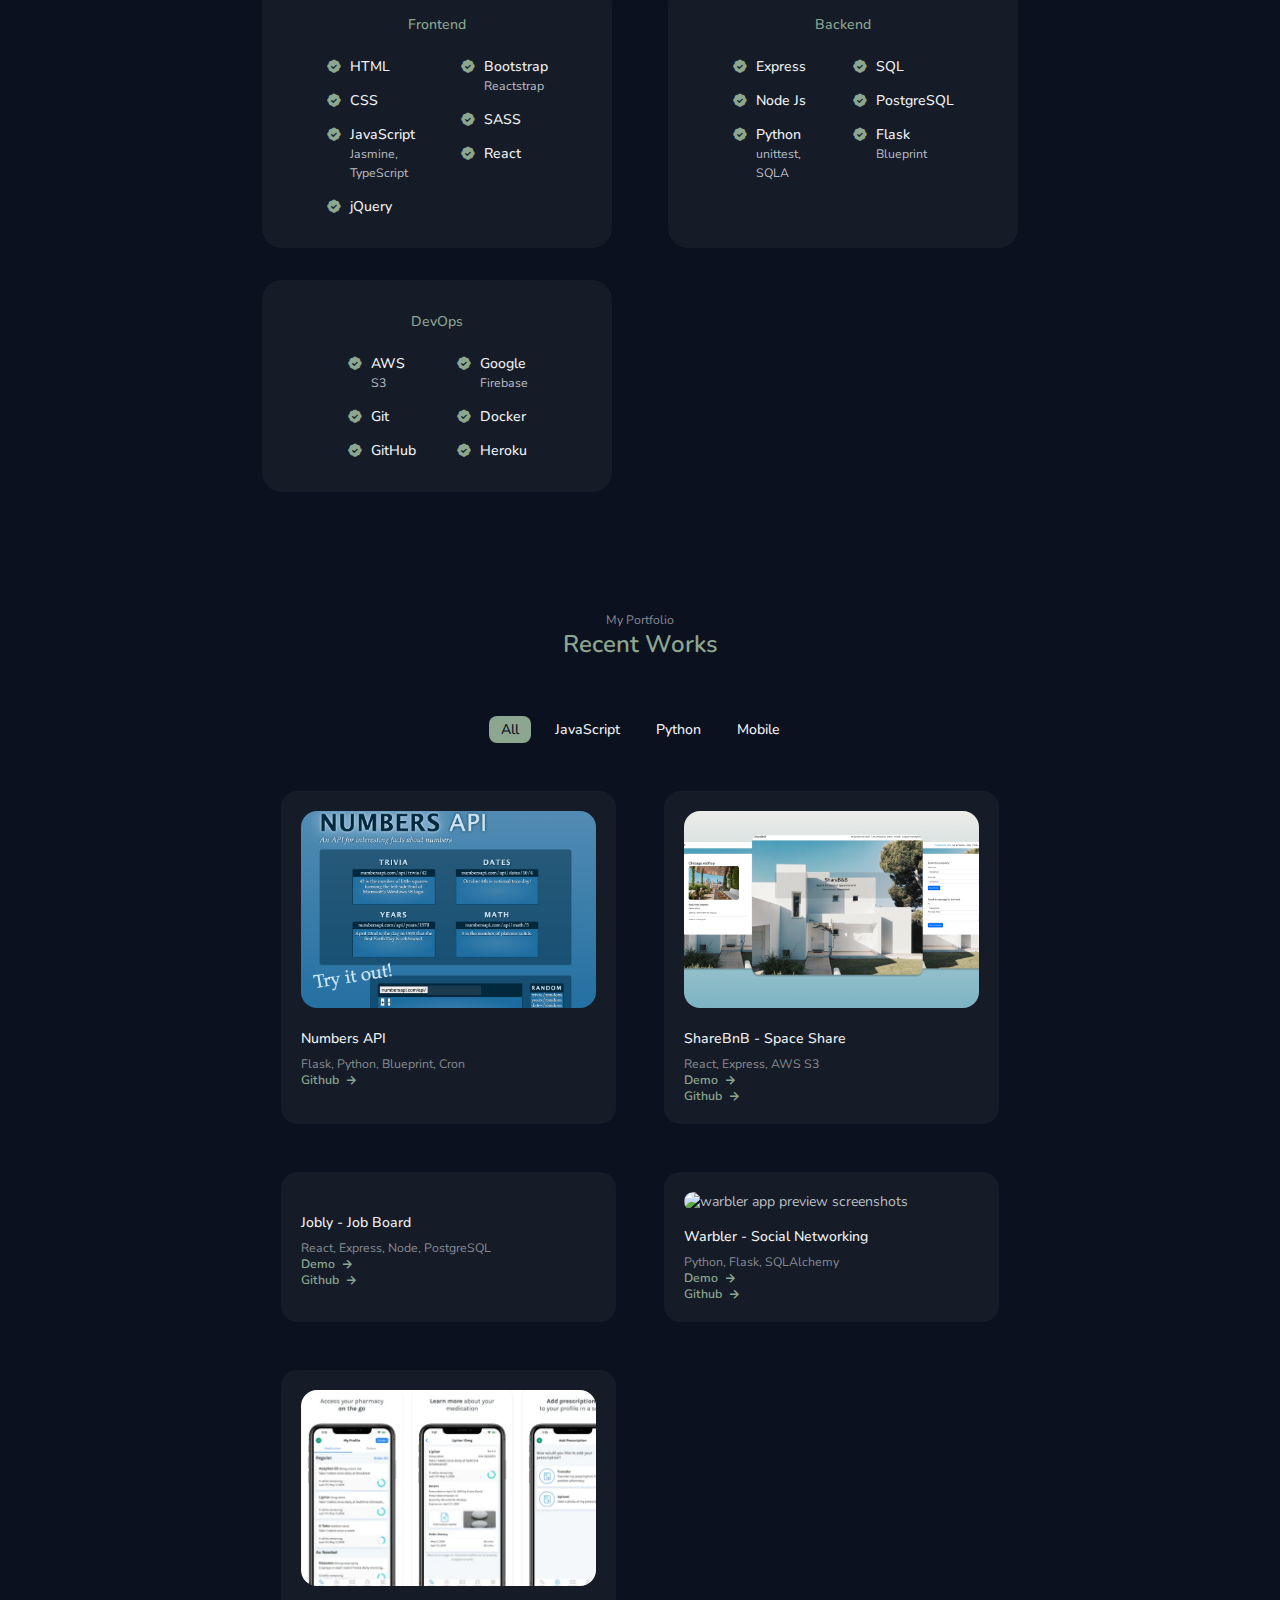
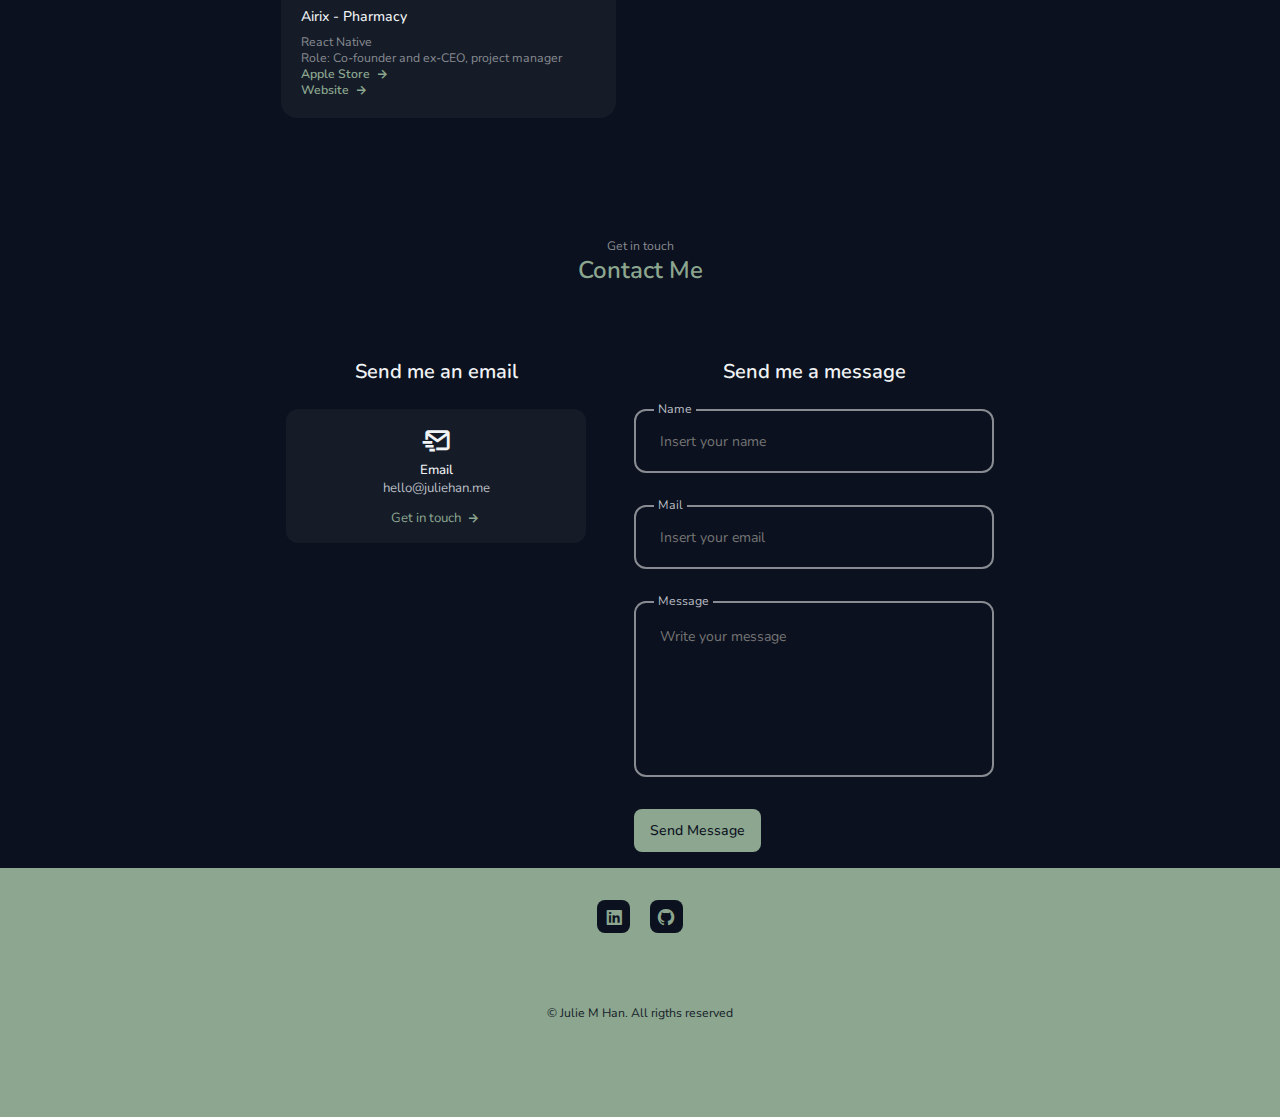
==== commit 9ba56216: "add jobly project details" ====
--- a/public/index.html
+++ b/public/index.html
@@ -411,12 +411,16 @@
         </div>
 
         <div class="work__card mix python">
-          <img src="/assets/img/work3.jpg" alt="" class="work__img" />
+          <img src="/assets/img/work3-jobly.png" alt="" class="work__img" />
 
           <h3 class="work__title">Jobly - Job Board</h3>
+          <span class="work__subtitle">React, Express, Node, PostgreSQL</span>
 
           <a target="_blank" href="" class="work__button">
             Demo <i class="bx bx-right-arrow-alt work__icon"></i>
+          </a>
+          <a target="_blank" href="https://github.com/jumehan/react-jobly-frontend" class="work__button">
+            Github <i class="bx bx-right-arrow-alt work__icon"></i>
           </a>
         </div>
 
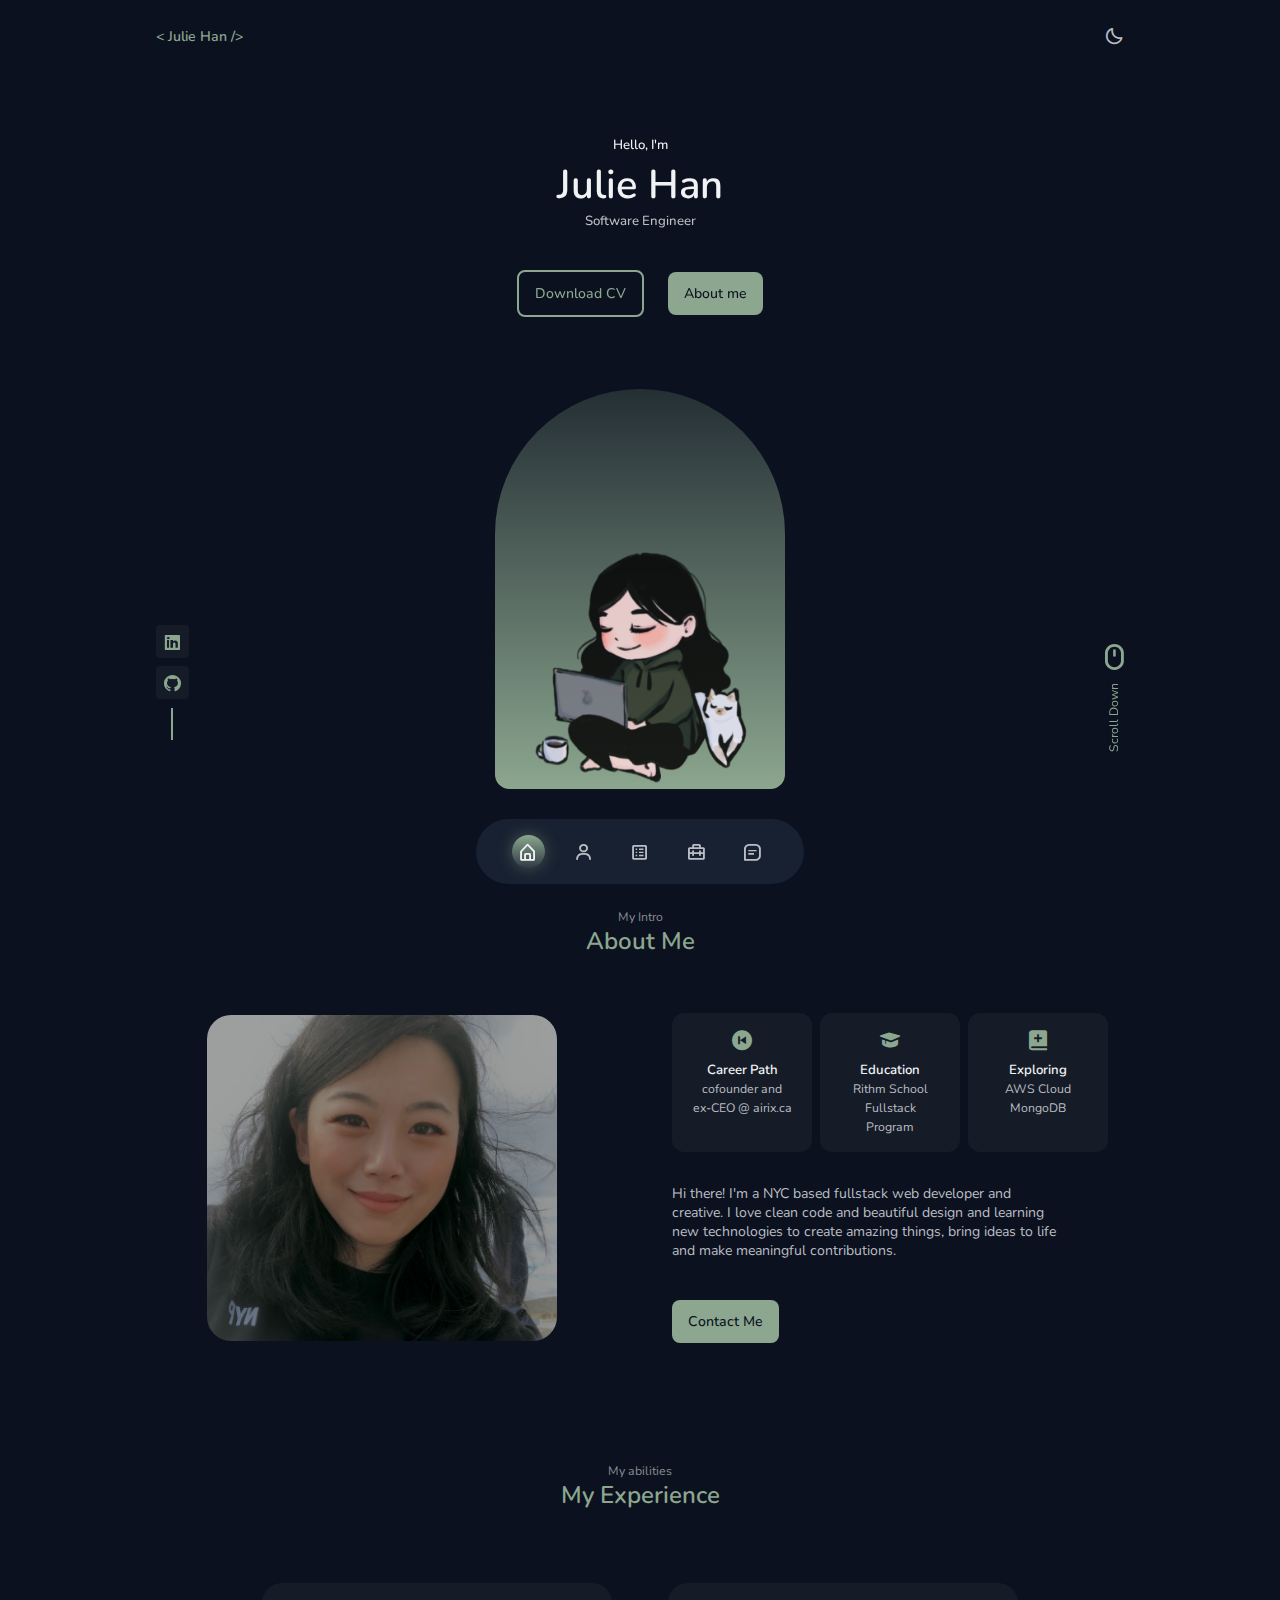
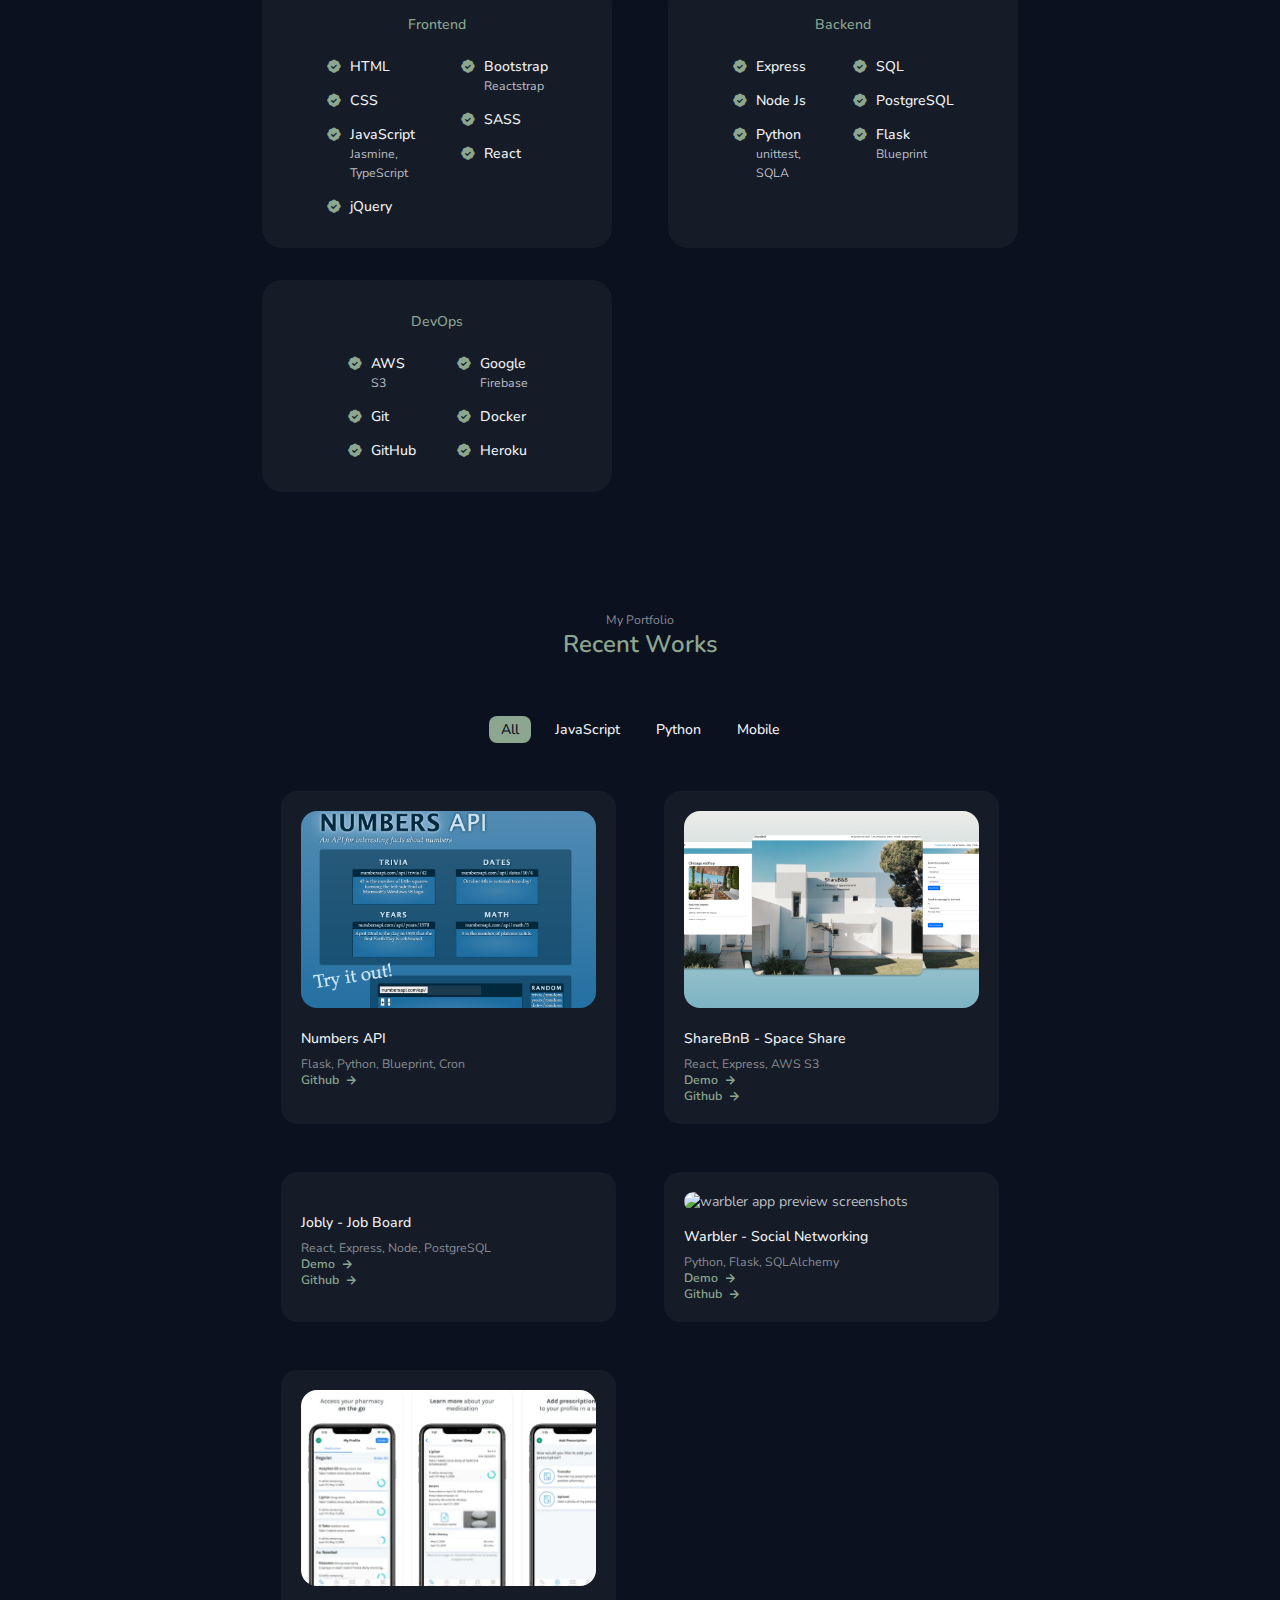
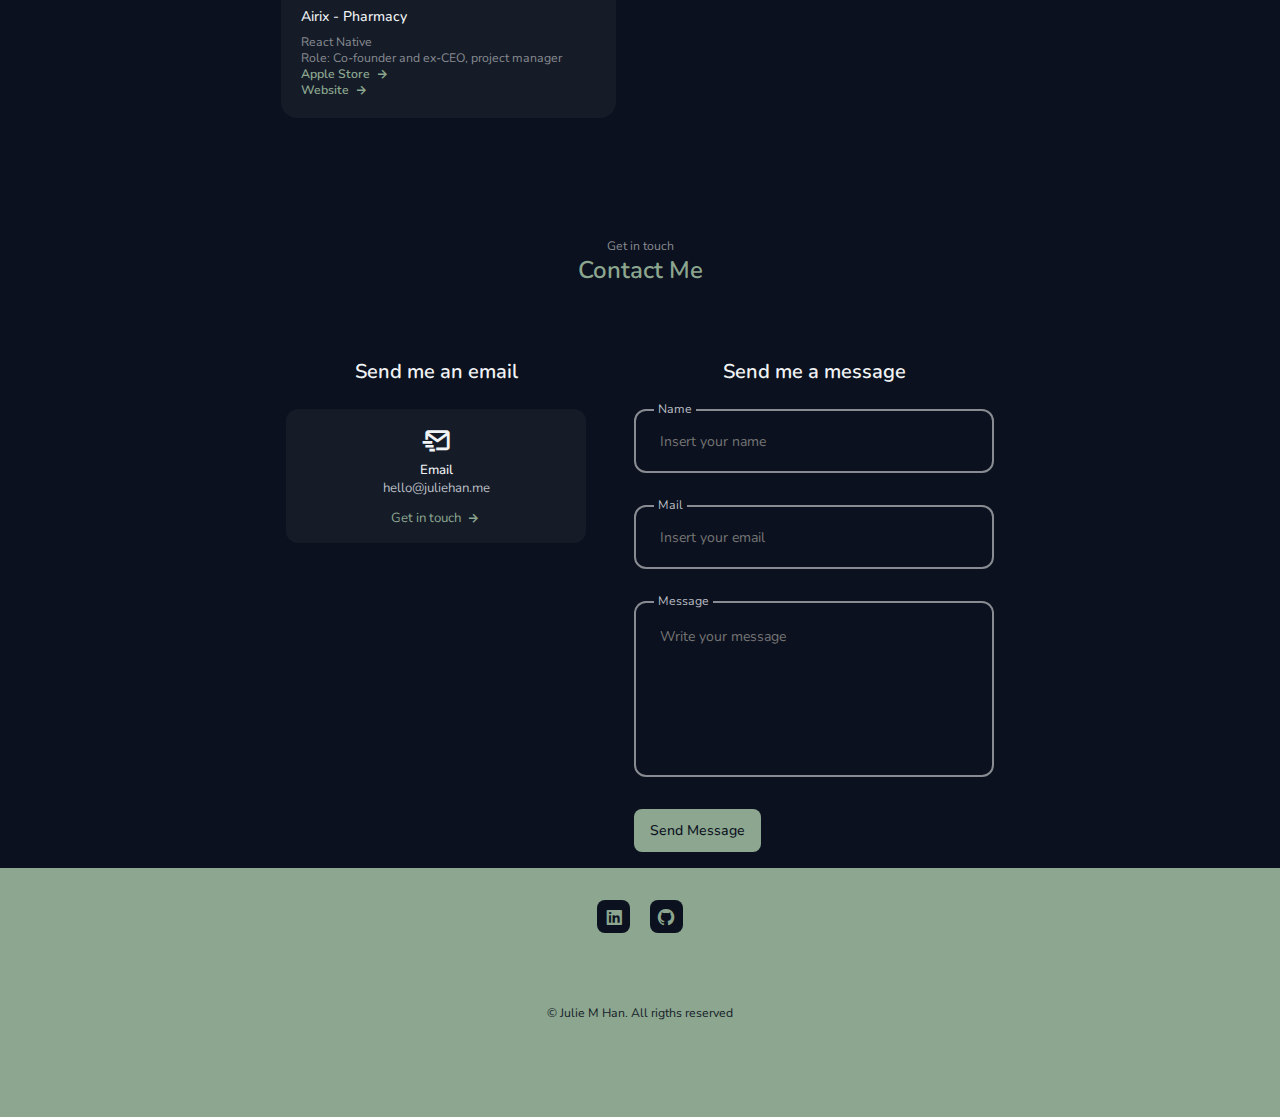
==== commit 41794686: "jobly link" ====
--- a/public/index.html
+++ b/public/index.html
@@ -410,13 +410,13 @@
           </a>
         </div>
 
-        <div class="work__card mix python">
+        <div class="work__card mix javascript">
           <img src="/assets/img/work3-jobly.png" alt="" class="work__img" />
 
           <h3 class="work__title">Jobly - Job Board</h3>
           <span class="work__subtitle">React, Express, Node, PostgreSQL</span>
 
-          <a target="_blank" href="" class="work__button">
+          <a target="_blank" href="https://jobly-jmh.surge.sh/" class="work__button">
             Demo <i class="bx bx-right-arrow-alt work__icon"></i>
           </a>
           <a target="_blank" href="https://github.com/jumehan/react-jobly-frontend" class="work__button">
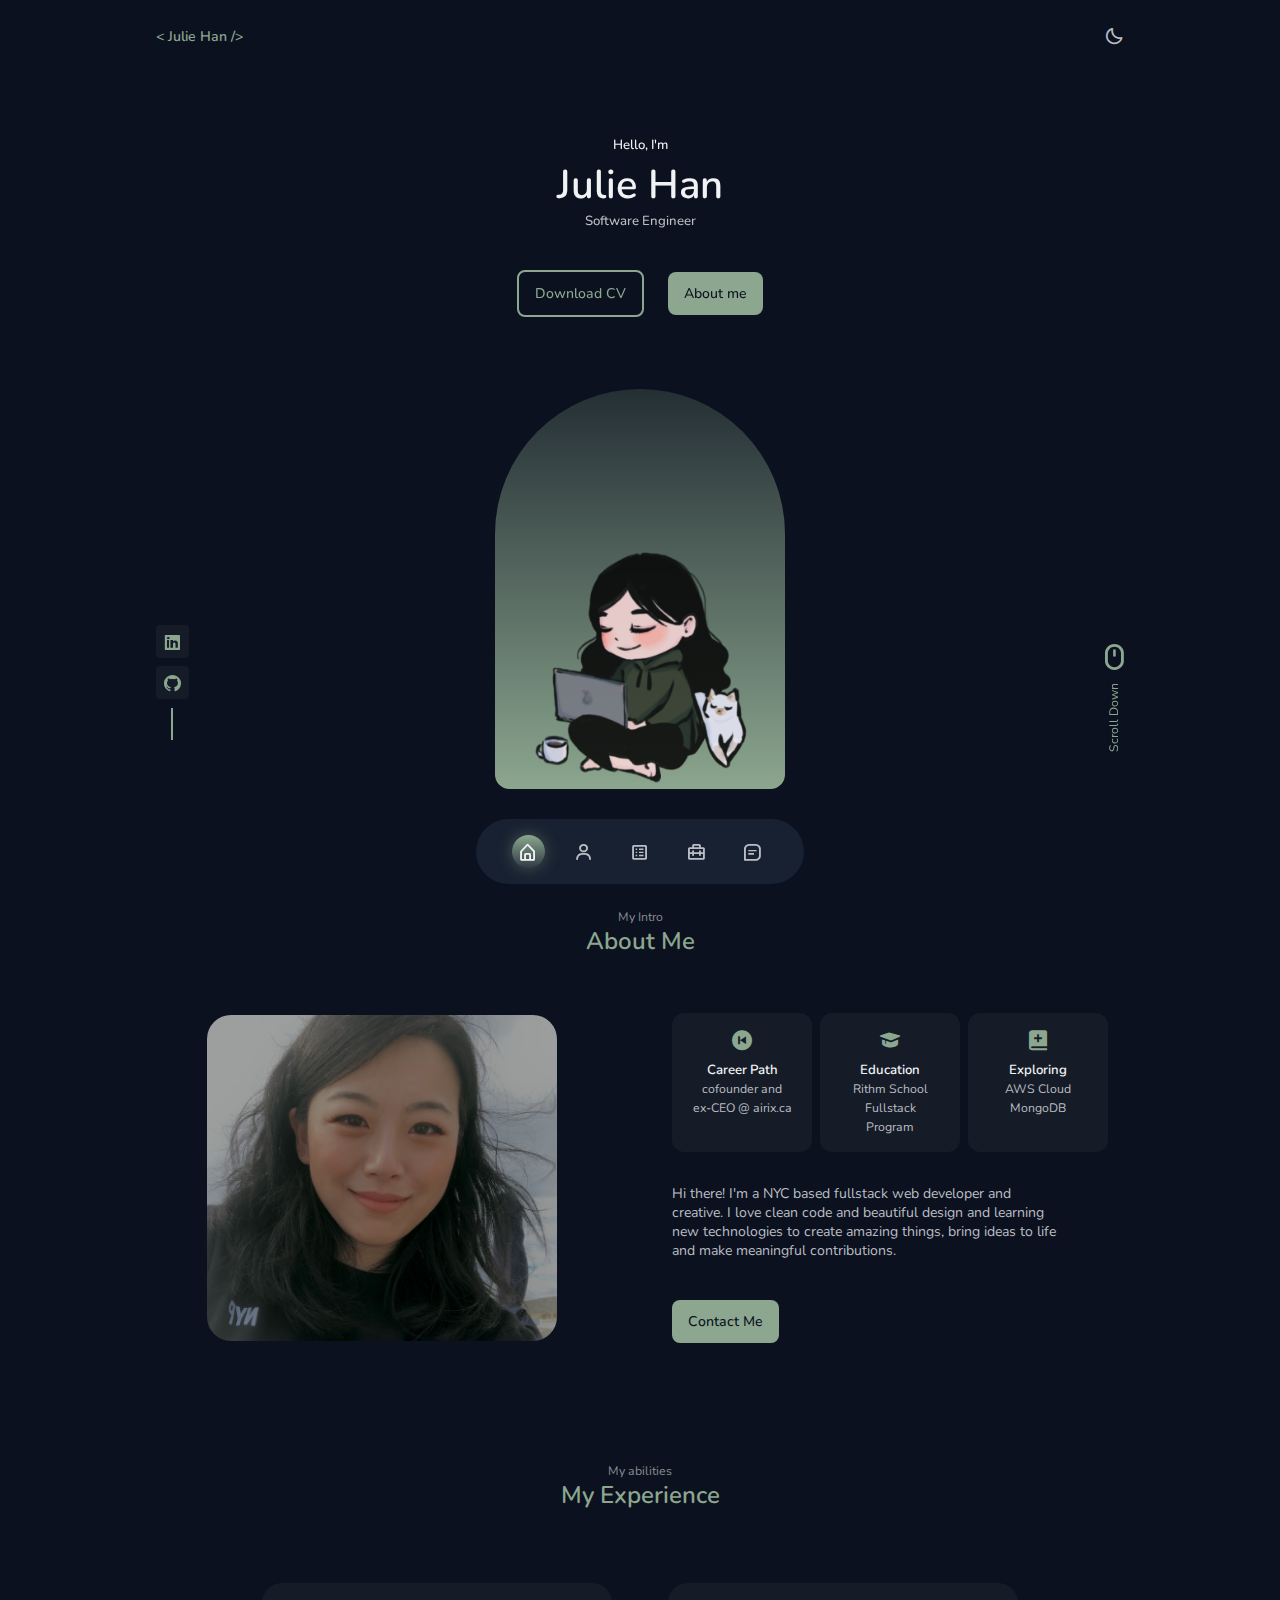
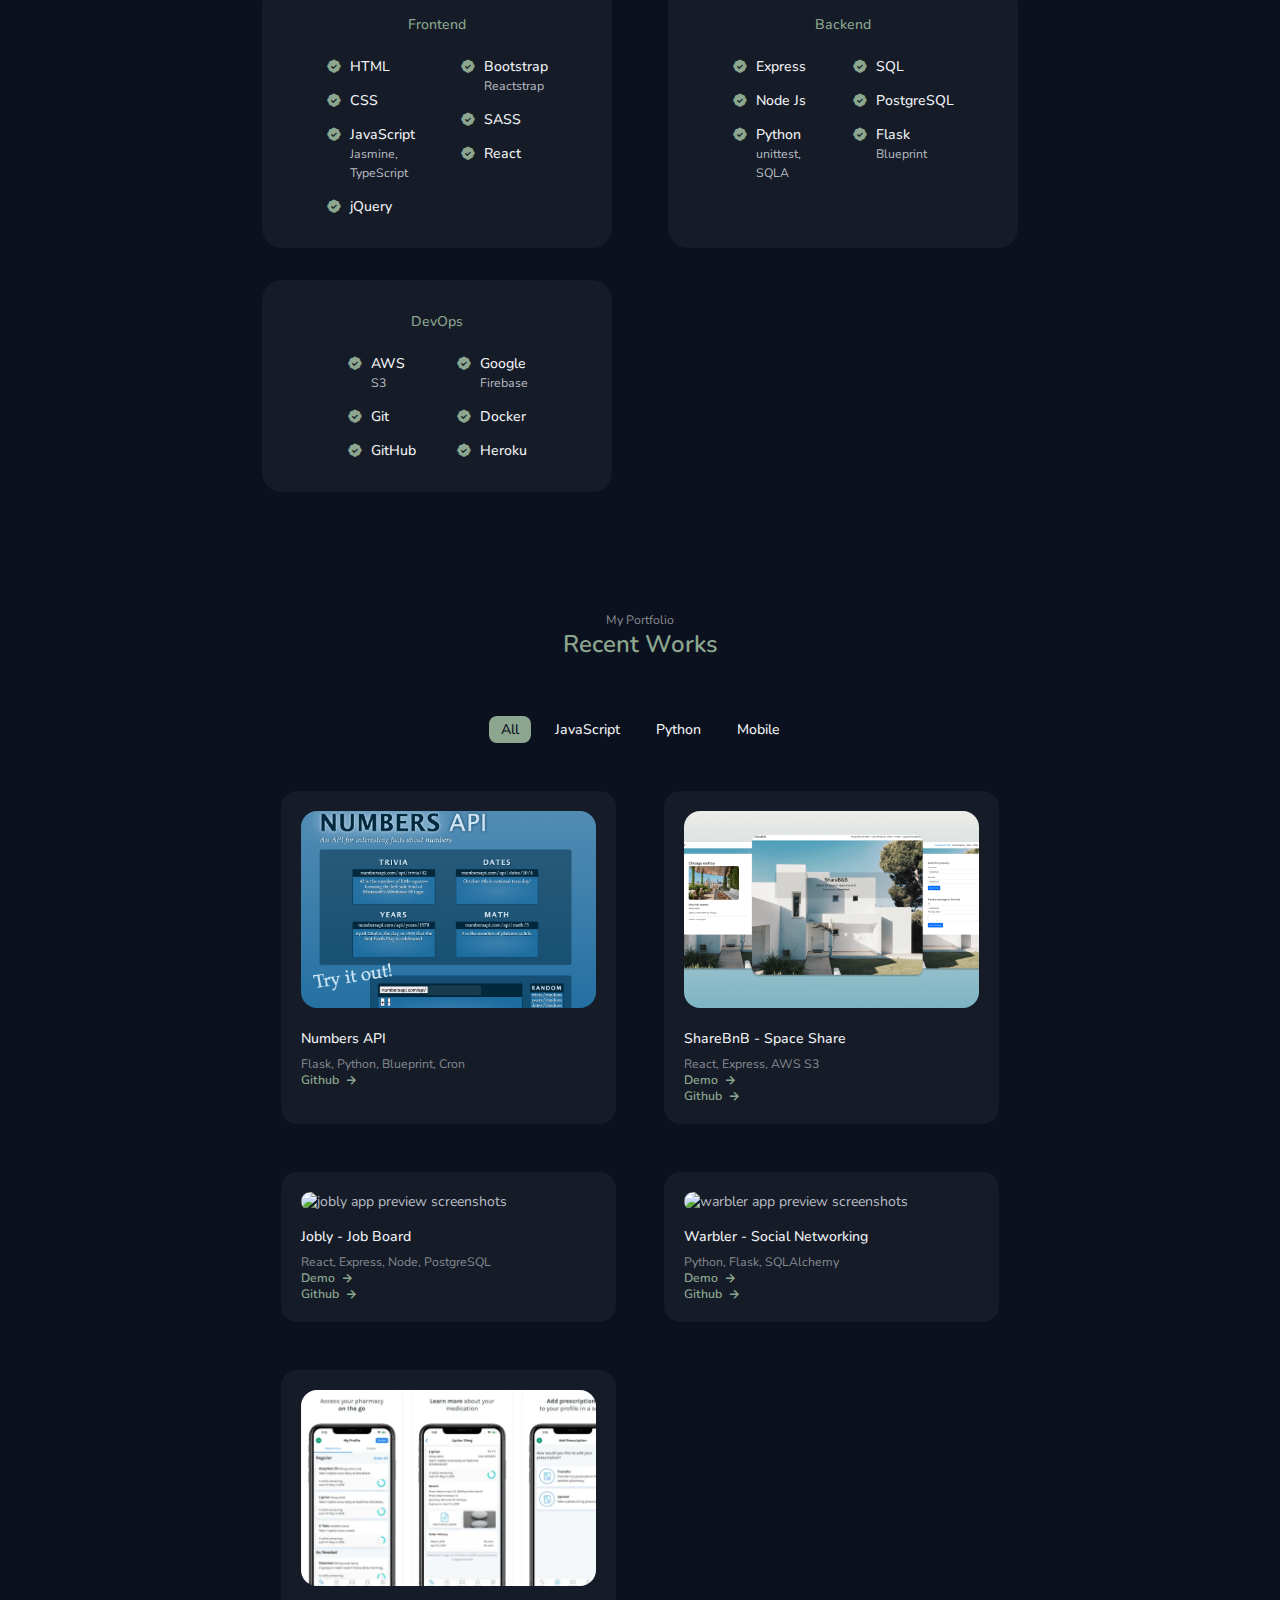
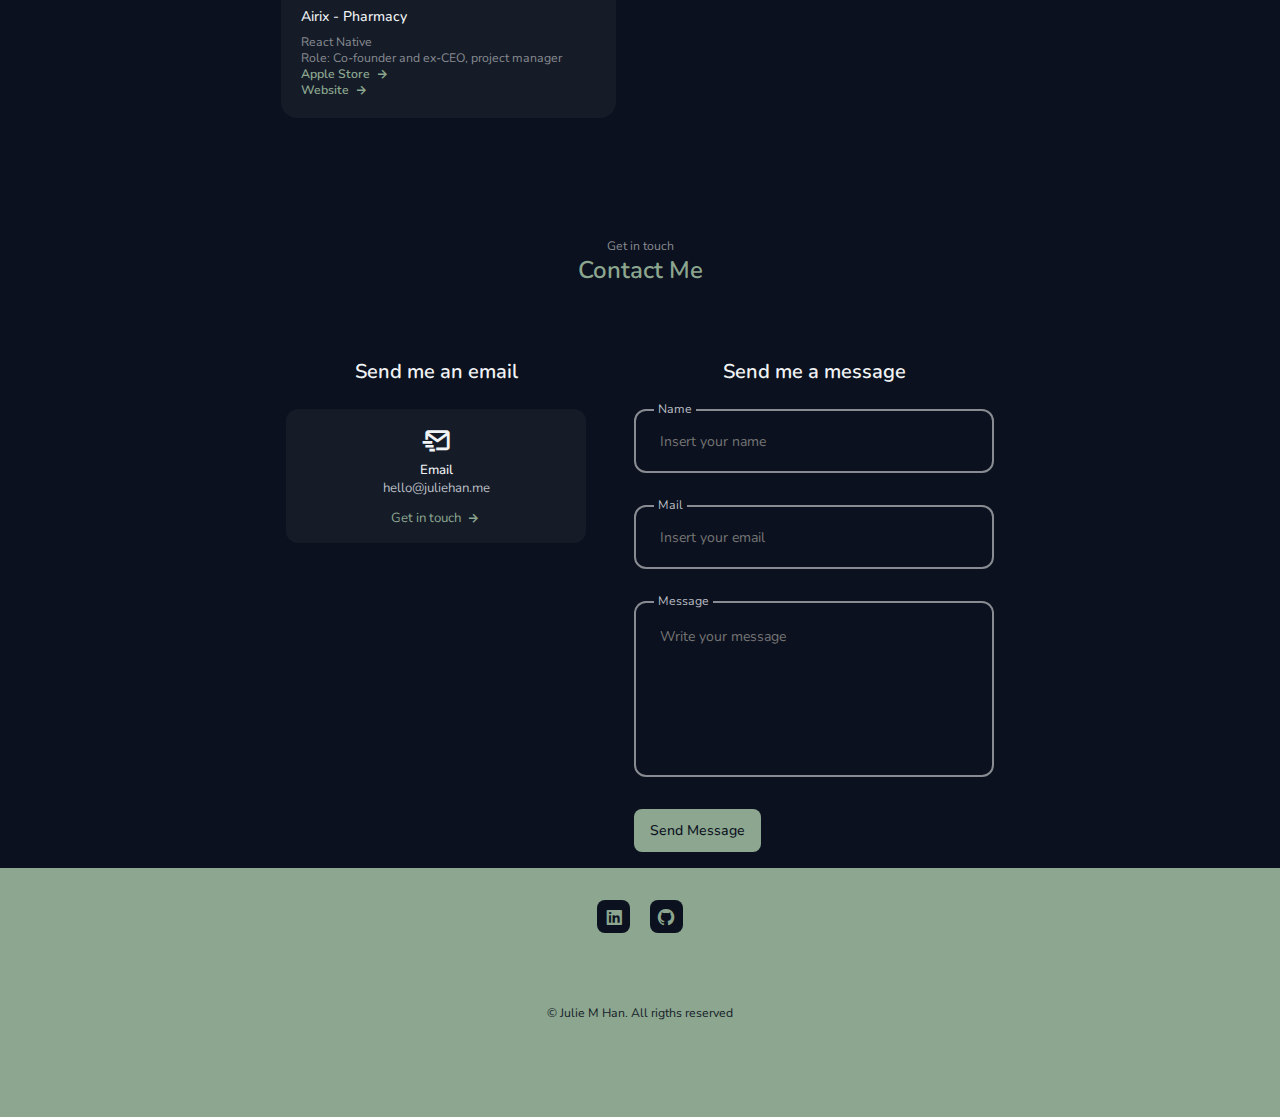
==== commit eb4cf009: "alt tags" ====
--- a/public/index.html
+++ b/public/index.html
@@ -411,7 +411,7 @@
         </div>
 
         <div class="work__card mix javascript">
-          <img src="/assets/img/work3-jobly.png" alt="" class="work__img" />
+          <img src="/assets/img/work3-jobly.png" alt="jobly app preview screenshots" class="work__img" />
 
           <h3 class="work__title">Jobly - Job Board</h3>
           <span class="work__subtitle">React, Express, Node, PostgreSQL</span>
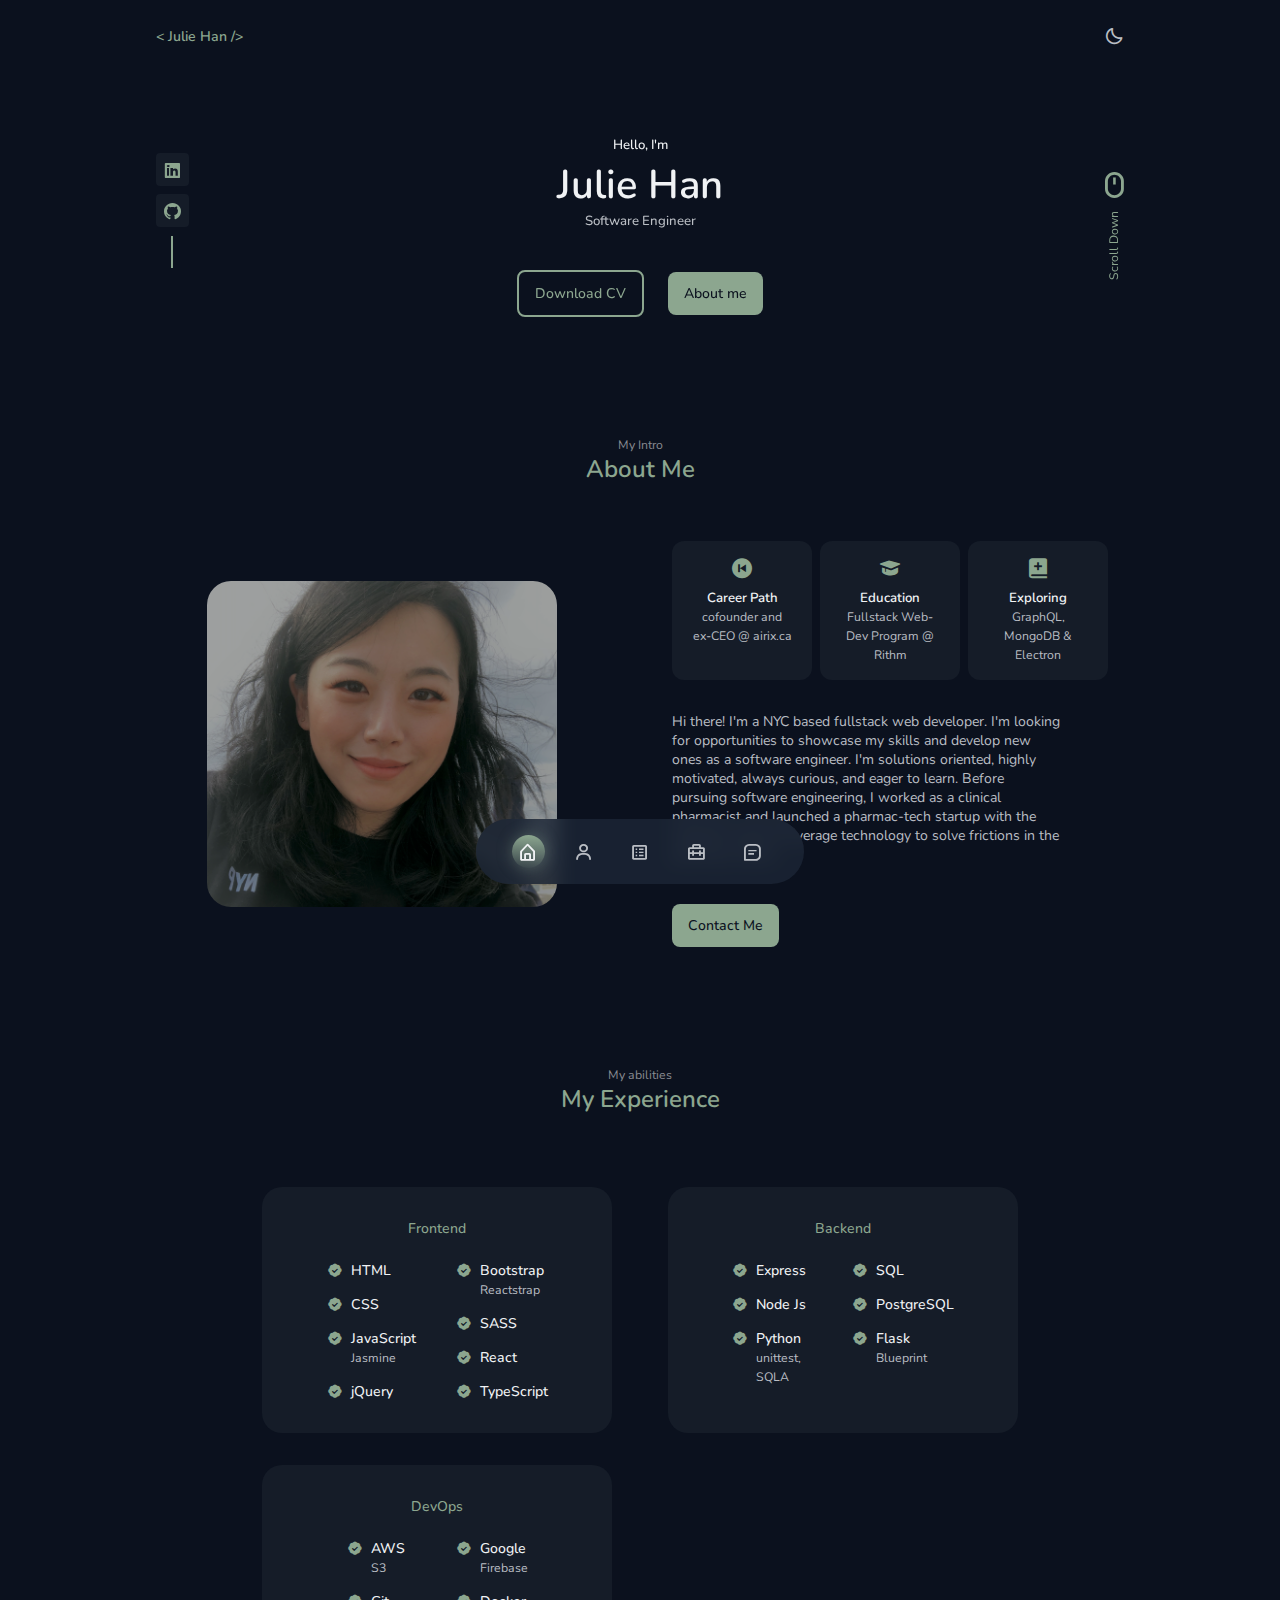
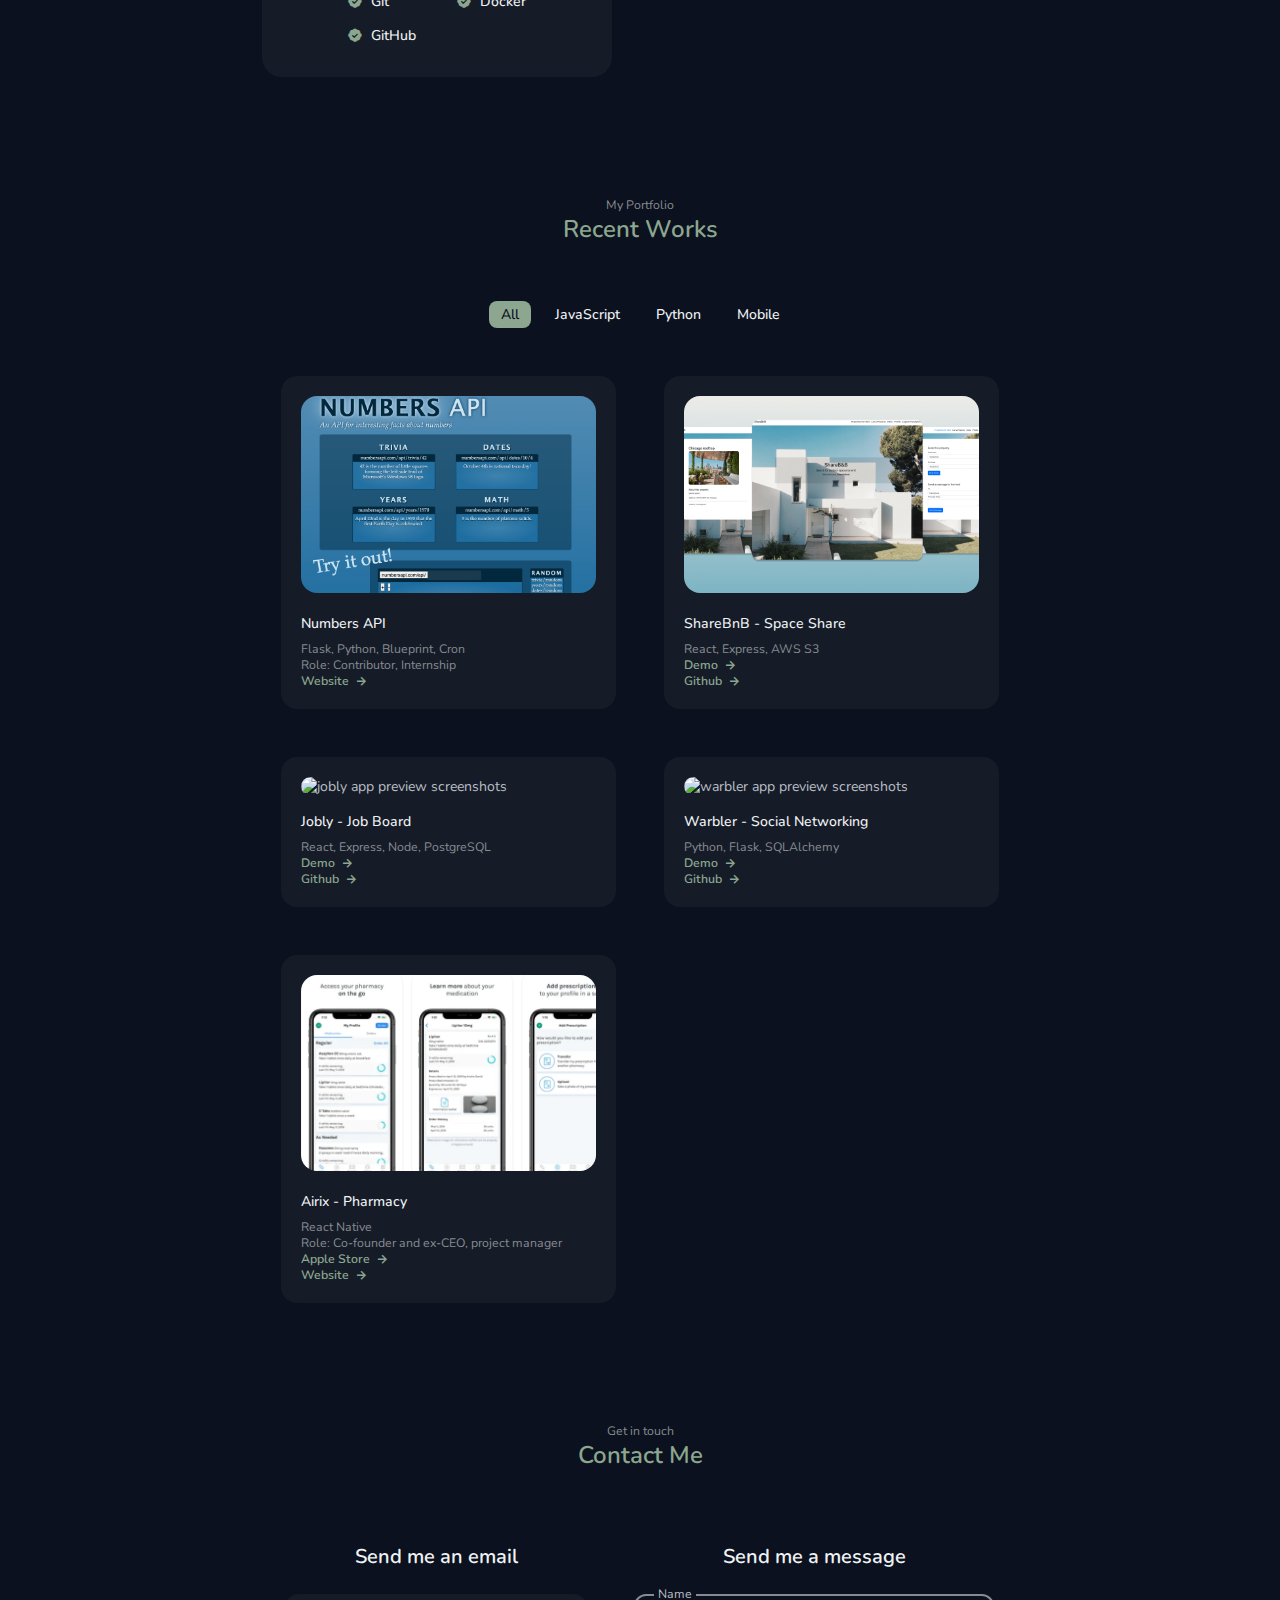
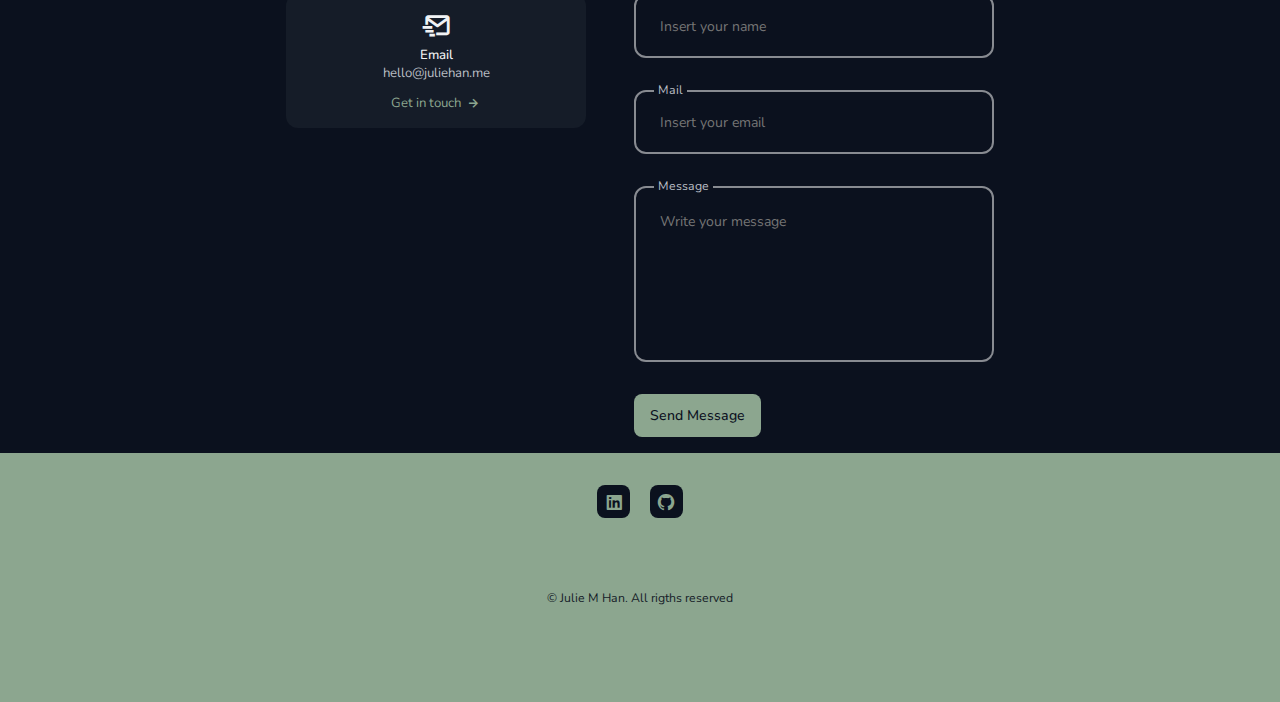
==== commit 4cd7d2e1: "changes to copy" ====
--- a/public/index.html
+++ b/public/index.html
@@ -4,9 +4,7 @@
 <head>
   <meta charset="UTF-8" />
   <meta name="viewport" content="width=device-width, initial-scale=1.0" />
-  <meta
-    name="description"
-    content="Julie Meng Han, software developer - portfolio website. See my past work, current projects, take a look at
+  <meta name="description" content="Julie Meng Han, software developer - portfolio website. See my past work, current projects, take a look at
     my skill sets and get in touch with me">
   <!--=============== FAVICON ===============-->
   <link rel="shortcut icon" href="/favicon.ico" type="image/x-icon" />
@@ -91,17 +89,17 @@
           <h3 class="home__education">Software Engineer</h3>
 
           <div class="home__buttons">
-            <a target="_blank" href="/assets/pdf/resume-software-eng-v2.pdf" class="button button--ghost">
+            <a target="_blank" href="/assets/pdf/resume-swe.pdf" class="button button--ghost">
               Download CV
             </a>
             <a href="#about" class="button">About me</a>
           </div>
         </div>
 
-        <div class="home__handle">
+        <!-- <div class="home__handle">
           <img src="/assets/img/profil-julie.png" alt="Girl coding with her cat, drawn by Julie Han on Procreate"
             class="home__img" />
-        </div>
+        </div> -->
 
         <div class="home__social">
           <a href="https://www.linkedin.com/in/juliemenghan/" target="_blank" class="home__social-link">
@@ -139,20 +137,23 @@
             <div class="about__box">
               <i class="bx bxs-graduation about__icon"></i>
               <h3 class="about__title">Education</h3>
-              <span class="about__subtitle">Rithm School Fullstack Program</span>
+              <span class="about__subtitle">Fullstack Web-Dev Program @ Rithm</span>
             </div>
 
             <div class="about__box">
               <i class="bx bxs-book-add about__icon"></i>
               <h3 class="about__title">Exploring</h3>
-              <span class="about__subtitle">AWS Cloud MongoDB </span>
+              <span class="about__subtitle">GraphQL, MongoDB & Electron</span>
             </div>
 
           </div>
 
           <p class="about__description">
-            Hi there! I'm a NYC based fullstack web developer and creative. I love clean code and beautiful design and
-            learning new technologies to create amazing things, bring ideas to life and make meaningful contributions.
+            Hi there! I'm a NYC based fullstack web developer. I'm looking for opportunities to showcase my skills and
+            develop new ones as a software engineer. I'm solutions oriented, highly motivated, always curious, and eager
+            to learn.
+            Before pursuing software engineering, I worked as a clinical pharmacist and launched a pharmac-tech startup
+            with the ambitious goal to leverage technology to solve frictions in the pharmacy sector.
           </p>
 
           <a href="#contact" class="button">Contact Me</a>
@@ -194,7 +195,7 @@
 
                 <div>
                   <h3 class="skills__name">JavaScript</h3>
-                  <span class="skills__level">Jasmine, TypeScript</span>
+                  <span class="skills__level">Jasmine</span>
                 </div>
               </div>
 
@@ -220,19 +221,22 @@
 
               <div class="skills__data">
                 <i class="bx bxs-badge-check"></i>
-
                 <div>
                   <h3 class="skills__name">SASS</h3>
-
-                </div>
-              </div>
-
-              <div class="skills__data">
-                <i class="bx bxs-badge-check"></i>
-
+                </div>
+              </div>
+
+              <div class="skills__data">
+                <i class="bx bxs-badge-check"></i>
                 <div>
                   <h3 class="skills__name">React</h3>
-
+                </div>
+              </div>
+
+              <div class="skills__data">
+                <i class="bx bxs-badge-check"></i>
+                <div>
+                  <h3 class="skills__name">TypeScript</h3>
                 </div>
               </div>
 
@@ -357,14 +361,7 @@
                 </div>
               </div>
 
-              <div class="skills__data">
-                <i class="bx bxs-badge-check"></i>
-
-                <div>
-                  <h3 class="skills__name">Heroku</h3>
-
-                </div>
-              </div>
+
             </div>
           </div>
 
@@ -390,9 +387,10 @@
 
           <h3 class="work__title">Numbers API</h3>
           <span class="work__subtitle">Flask, Python, Blueprint, Cron</span>
-
-          <a href="https://github.com/rithmschool/numbers_api_v2" class="work__button">
-            Github <i class="bx bx-right-arrow-alt work__icon"></i>
+          <span class="work__subtitle">Role: Contributor, Internship</span>
+
+          <a href="http://numbersapi.com/#42" class="work__button">
+            Website <i class="bx bx-right-arrow-alt work__icon"></i>
           </a>
         </div>
 
